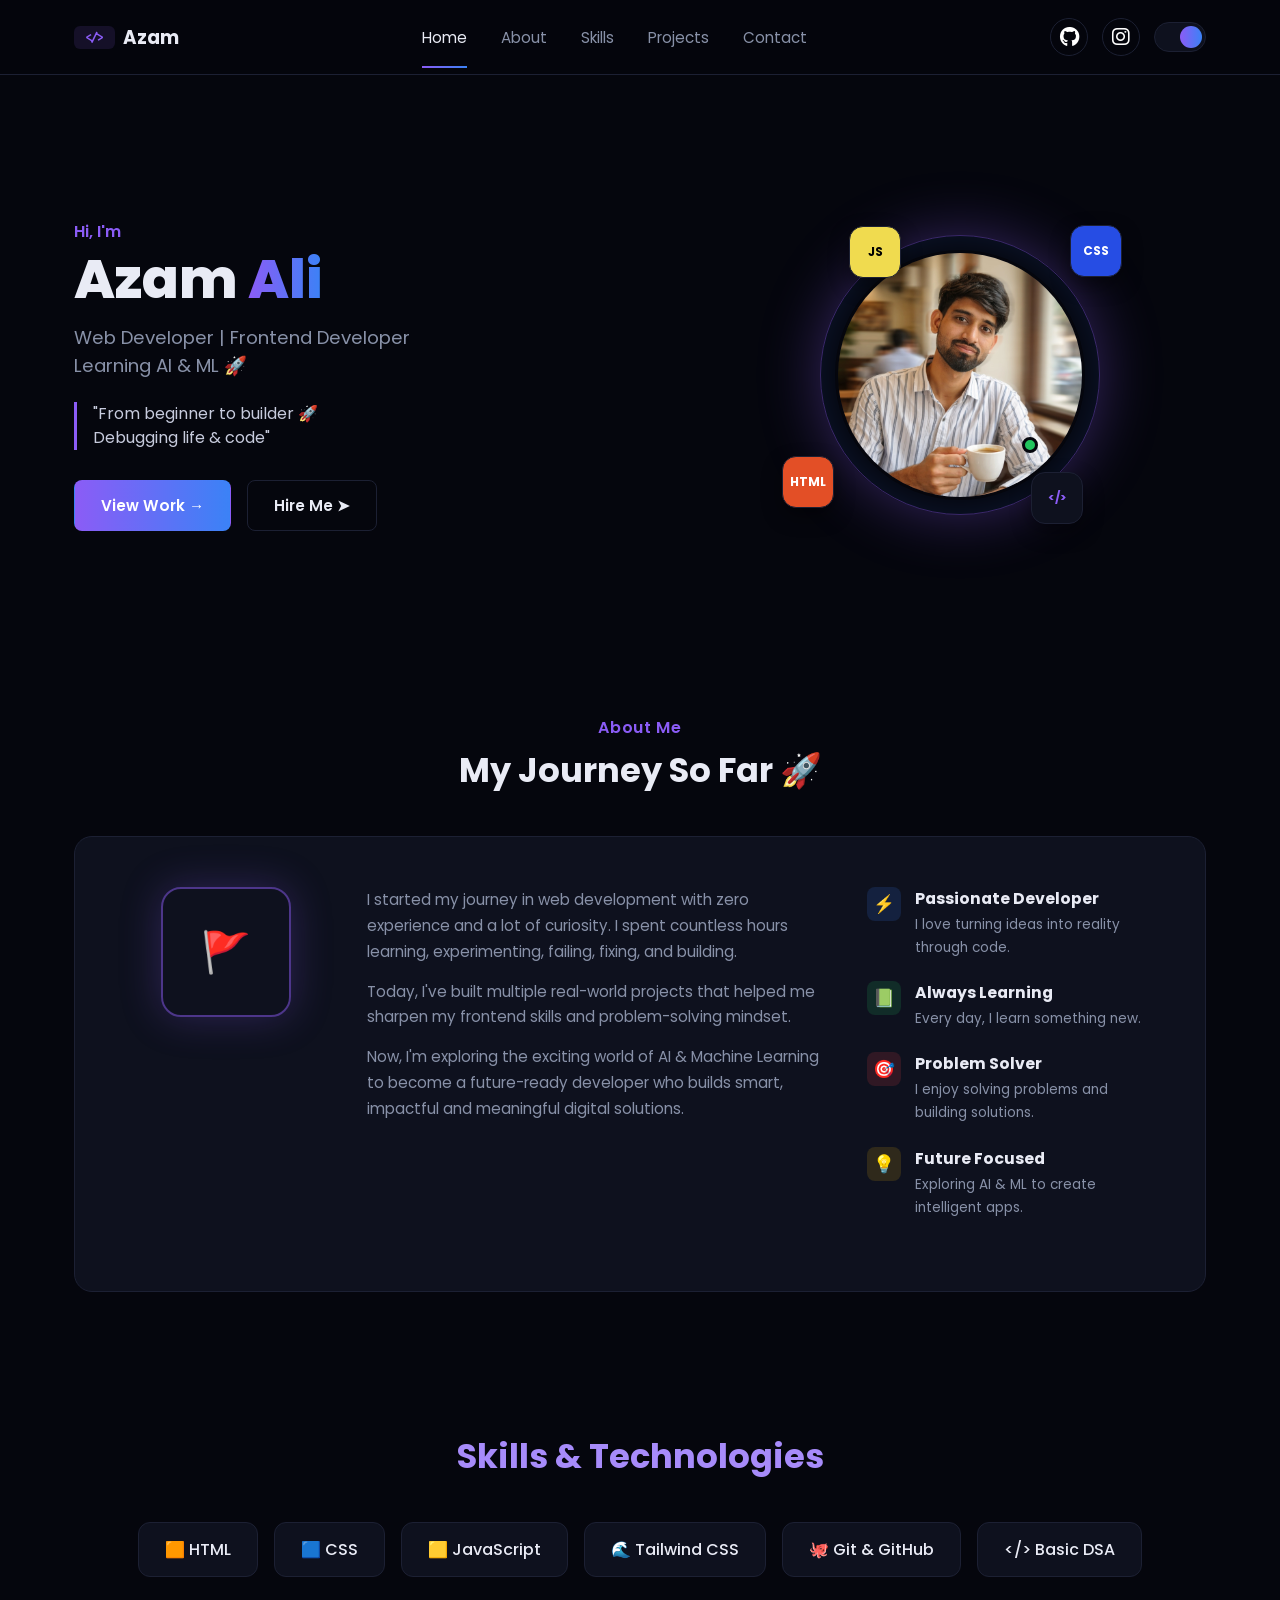
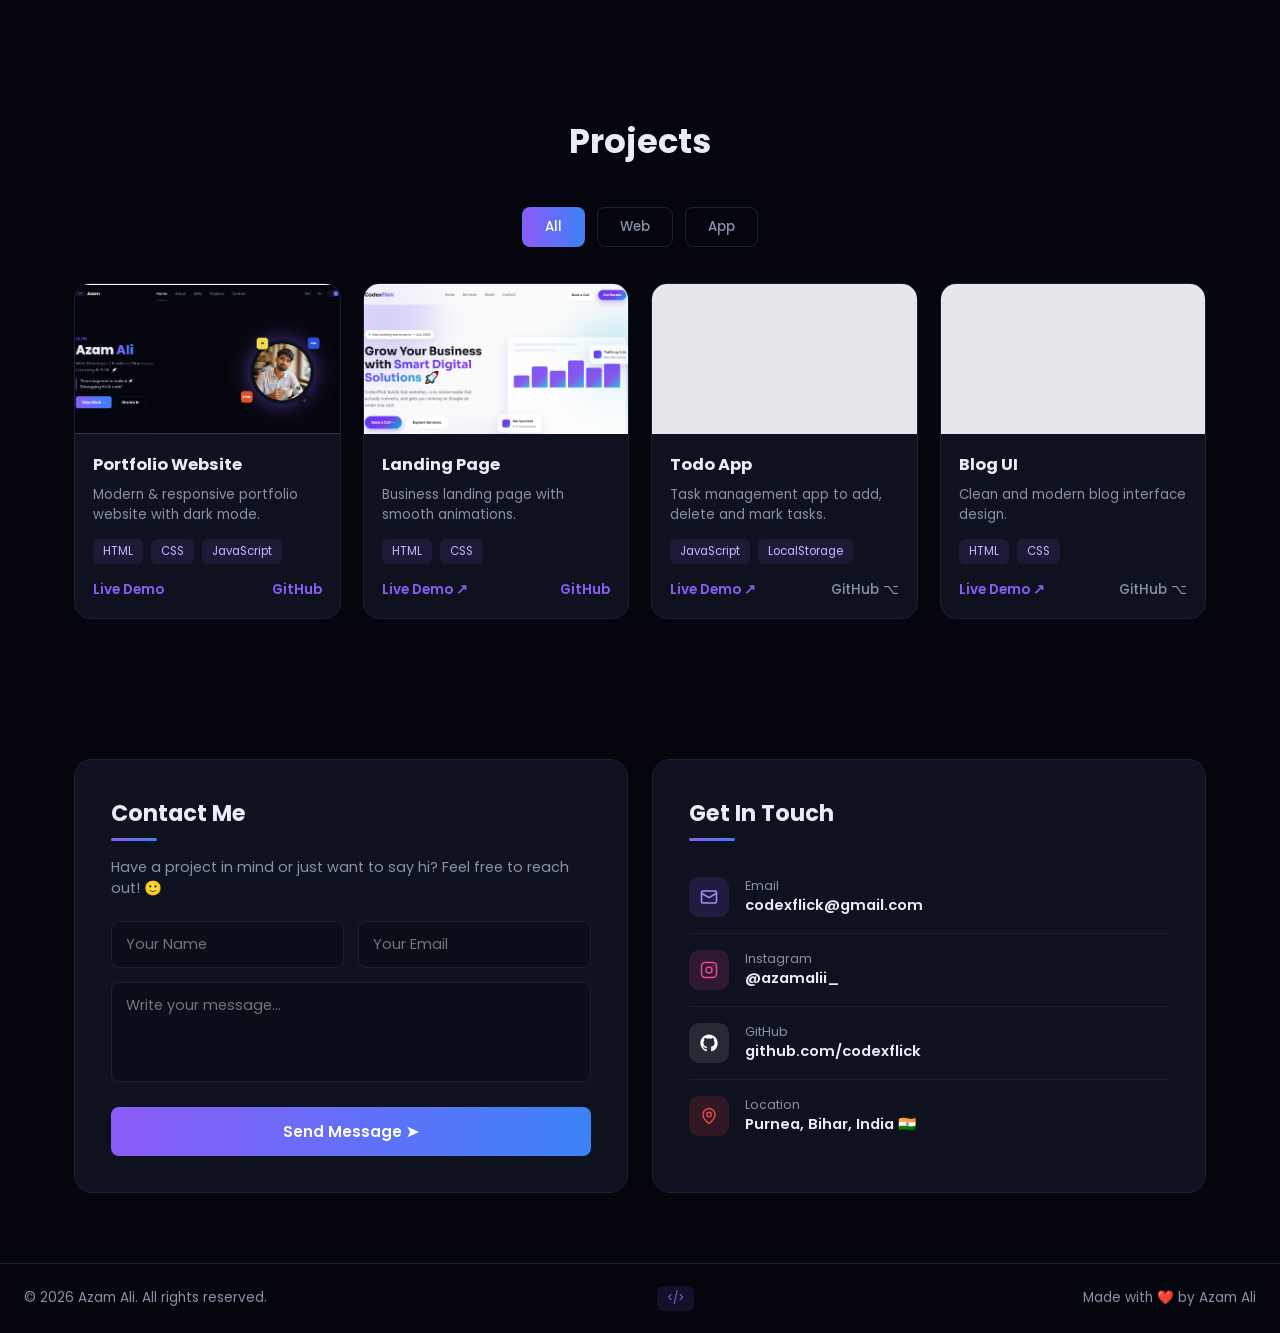
==== index.html @ 8324a2a6 "Update index.html" ====
<!DOCTYPE html>
<html lang="en">
<head>
<meta charset="UTF-8">
<meta name="viewport" content="width=device-width, initial-scale=1.0">
<title>Azam Ali | Web Developer</title>
<link rel="preconnect" href="https://fonts.googleapis.com">
<link href="https://fonts.googleapis.com/css2?family=Poppins:wght@400;500;600;700;800&family=Fira+Code:wght@400;500&display=swap" rel="stylesheet">
<link rel="stylesheet" href="style.css">
<link rel="stylesheet" href="https://cdnjs.cloudflare.com/ajax/libs/font-awesome/6.5.1/css/all.min.css">
</head>
<body>

<header>
  <nav>
    <div class="logo"><span class="tag">&lt;/&gt;</span> Azam</div>
    <ul class="nav-links">
      <li><a href="#home" class="active">Home</a></li>
      <li><a href="#about">About</a></li>
      <li><a href="#skills">Skills</a></li>
      <li><a href="#projects">Projects</a></li>
      <li><a href="#contact">Contact</a></li>
    </ul>
    <div class="nav-icons">
      <a class="icon-btn" href="https://github.com/codexflick" target="_blank">
      <i class="fa-brands fa-github"></i>
      </a>
      <a class="icon-btn" href="https://www.instagram.com/azamalii_" target="_blank">
        <i class="fa-brands fa-instagram"></i>
      </a>
      <div class="theme-toggle"><div class="dot"></div></div>
    </div>
  </nav>
</header>

<section id="home" class="hero">
  <div>
    <span class="hero-hi">Hi, I'm</span>
    <h1>Azam <span>Ali</span></h1>
    <p class="role">Web Developer | Frontend Developer<br>Learning AI &amp; ML 🚀</p>
    <blockquote>"From beginner to builder 🚀<br>Debugging life &amp; code"</blockquote>
    <div class="hero-btns">
      <a href="#projects" class="btn btn-primary">View Work →</a>
      <a href="#contact" class="btn btn-outline">Hire Me ➤</a>
    </div>
  </div>
  <div class="hero-visual">
    <div class="orbit-ring">
      <img class="avatar" src="profile.jpg" alt="Azam Ali">
      <div class="badge js" style="top:-10px;left:10%;">JS</div>
      <div class="badge css" style="top:-4%;right:-8%;">CSS</div>
      <div class="badge html" style="bottom:2%;left:-14%;">HTML</div>
      <div class="badge code" style="bottom:-10px;right:6%;">&lt;/&gt;</div>
      <div class="status-dot"></div>
    </div>
  </div>
</section>

<section id="about">
  <div class="wrap">
    <span class="eyebrow">About Me</span>
    <h2 class="section-title">My Journey So Far 🚀</h2>
    <div class="about-card">
      <div class="about-icon">🚩</div>
      <div>
        <p>I started my journey in web development with zero experience and a lot of curiosity. I spent countless hours learning, experimenting, failing, fixing, and building.</p>
        <p>Today, I've built multiple real-world projects that helped me sharpen my frontend skills and problem-solving mindset.</p>
        <p>Now, I'm exploring the exciting world of AI &amp; Machine Learning to become a future-ready developer who builds smart, impactful and meaningful digital solutions.</p>
      </div>
      <div>
        <div class="trait">
          <div class="ic" style="background:rgba(59,130,246,.15);color:#3b82f6;">⚡</div>
          <div><h4>Passionate Developer</h4><p>I love turning ideas into reality through code.</p></div>
        </div>
        <div class="trait">
          <div class="ic" style="background:rgba(34,197,94,.15);color:#22c55e;">📗</div>
          <div><h4>Always Learning</h4><p>Every day, I learn something new.</p></div>
        </div>
        <div class="trait">
          <div class="ic" style="background:rgba(239,68,68,.15);color:#ef4444;">🎯</div>
          <div><h4>Problem Solver</h4><p>I enjoy solving problems and building solutions.</p></div>
        </div>
        <div class="trait">
          <div class="ic" style="background:rgba(234,179,8,.15);color:#eab308;">💡</div>
          <div><h4>Future Focused</h4><p>Exploring AI &amp; ML to create intelligent apps.</p></div>
        </div>
      </div>
    </div>
  </div>
</section>

<section id="skills">
  <div class="wrap">
    <h2 class="section-title" style="color:#a78bfa;">Skills &amp; Technologies</h2>
    <div class="skills-grid">
      <div class="skill-pill">🟧 HTML</div>
      <div class="skill-pill">🟦 CSS</div>
      <div class="skill-pill">🟨 JavaScript</div>
      <div class="skill-pill">🌊 Tailwind CSS</div>
      <div class="skill-pill">🐙 Git &amp; GitHub</div>
      <div class="skill-pill">&lt;/&gt; Basic DSA</div>
    </div>
  </div>
</section>

<section id="projects">
  <div class="wrap">
    <h2 class="section-title">Projects</h2>
    <div class="filter-row">
      <button class="filter-btn active" data-f="all">All</button>
      <button class="filter-btn" data-f="web">Web</button>
      <button class="filter-btn" data-f="app">App</button>
    </div>
    <div class="projects-grid" id="projGrid">
      <div class="project-card" data-c="web">
      <div class="project-thumb" style="background: url('portfolio.png'); background-size: cover; background-position: center;"></div>
        <div class="project-body">
          <h4>Portfolio Website</h4>
          <p>Modern &amp; responsive portfolio website with dark mode.</p>
          <div class="tags"><span class="tag">HTML</span><span class="tag">CSS</span><span class="tag">JavaScript</span></div>
          <div class="proj-links">
  <a href="https://codexflick.github.io/portfolio/" target="_blank">
    Live Demo
  </a>

  <a href="https://github.com/codexflick/portfolio/" target="_blank">
    GitHub
  </a>
</div>
        </div>
      </div>
      <div class="project-card" data-c="web">
        <div class="project-thumb" style="background: url('landing.png'); background-size: cover; background-position: center;"></div>
        <div class="project-body">
          <h4>Landing Page</h4>
          <p>Business landing page with smooth animations.</p>
          <div class="tags"><span class="tag">HTML</span><span class="tag">CSS</span></div>
          <div class="proj-links">
            <a href="https://codexflick.github.io/portfolio/landing-page" target="_blank">
              Live Demo ↗
             <a href="https://github.com/codexflick/portfolio/tree/main/landing-page" target="_blank">
    GitHub
  </a></div>
        </div>
      </div>
      <div class="project-card" data-c="app">
        <div class="project-thumb" style="background:#e5e7eb;"></div>
        <div class="project-body">
          <h4>Todo App</h4>
          <p>Task management app to add, delete and mark tasks.</p>
          <div class="tags"><span class="tag">JavaScript</span><span class="tag">LocalStorage</span></div>
          <div class="proj-links"><a href="#">Live Demo ↗</a><span>GitHub ⌥</span></div>
        </div>
      </div>
      <div class="project-card" data-c="web">
        <div class="project-thumb" style="background:#e5e7eb;"></div>
        <div class="project-body">
          <h4>Blog UI</h4>
          <p>Clean and modern blog interface design.</p>
          <div class="tags"><span class="tag">HTML</span><span class="tag">CSS</span></div>
          <div class="proj-links"><a href="#">Live Demo ↗</a><span>GitHub ⌥</span></div>
        </div>
      </div>
    </div>
  </div>
</section>

<section id="contact">
  <div class="wrap">
    <div class="contact-grid">
      <div class="contact-card">
        <h3>Contact Me</h3>
        <p>Have a project in mind or just want to say hi? Feel free to reach out! 🙂</p>
        <form action="https://formsubmit.co/codexflick@gmail.com" method="POST">
          <input type="hidden" name="_subject" value="New message from Portfolio Website!">
          <input type="hidden" name="_captcha" value="false">
          <input type="hidden" name="_template" value="table">
          <div class="row2">
            <input type="text" name="name" placeholder="Your Name" required>
            <input type="email" name="email" placeholder="Your Email" required>
          </div>
          <textarea name="message" placeholder="Write your message..." required></textarea>
          <button class="send-btn" type="submit">Send Message ➤</button>
        </form>
      </div>
      <div class="getintouch-card">
        <h3>Get In Touch</h3>
        <div style="margin-top:20px;">
          <div class="info-row">
            <div class="info-ic" style="background:rgba(139,92,246,.15);color:#a78bfa;">
              <svg width="18" height="18" viewBox="0 0 24 24" fill="none" stroke="currentColor" stroke-width="2"><rect x="2" y="4" width="20" height="16" rx="2"/><path d="m22 7-10 6L2 7"/></svg>
            </div>
            <div><div class="lbl">Email</div><div class="val">codexflick@gmail.com</div></div>
          </div>
          <div class="info-row">
            <div class="info-ic" style="background:rgba(236,72,153,.15);color:#ec4899;">
              <svg width="18" height="18" viewBox="0 0 24 24" fill="none" stroke="currentColor" stroke-width="2"><rect x="2" y="2" width="20" height="20" rx="5"/><circle cx="12" cy="12" r="4"/><circle cx="17.5" cy="6.5" r="1" fill="currentColor" stroke="none"/></svg>
            </div>
            <div><div class="lbl">Instagram</div><div class="val">@azamalii_</div></div>
          </div>
          <div class="info-row">
            <div class="info-ic" style="background:rgba(255,255,255,.1);color:#fff;">
              <svg width="18" height="18" viewBox="0 0 24 24" fill="currentColor"><path d="M12 .5C5.65.5.5 5.65.5 12c0 5.08 3.29 9.39 7.86 10.91.58.11.79-.25.79-.56 0-.28-.01-1.01-.02-1.98-3.2.7-3.88-1.54-3.88-1.54-.52-1.33-1.28-1.68-1.28-1.68-1.05-.72.08-.71.08-.71 1.16.08 1.77 1.19 1.77 1.19 1.03 1.77 2.7 1.26 3.36.96.1-.75.4-1.26.73-1.55-2.56-.29-5.25-1.28-5.25-5.7 0-1.26.45-2.29 1.19-3.1-.12-.29-.52-1.46.11-3.05 0 0 .97-.31 3.18 1.18a11 11 0 0 1 5.8 0c2.21-1.49 3.18-1.18 3.18-1.18.63 1.59.23 2.76.11 3.05.74.81 1.19 1.84 1.19 3.1 0 4.43-2.7 5.4-5.27 5.69.42.36.78 1.07.78 2.15 0 1.55-.01 2.8-.01 3.18 0 .31.21.68.8.56A10.52 10.52 0 0 0 23.5 12c0-6.35-5.15-11.5-11.5-11.5Z"/></svg>
            </div>
            <div><div class="lbl">GitHub</div><div class="val">github.com/codexflick</div></div>
          </div>
          <div class="info-row">
            <div class="info-ic" style="background:rgba(239,68,68,.15);color:#ef4444;">
              <svg width="18" height="18" viewBox="0 0 24 24" fill="none" stroke="currentColor" stroke-width="2"><path d="M20 10c0 6-8 12-8 12s-8-6-8-12a8 8 0 0 1 16 0Z"/><circle cx="12" cy="10" r="3"/></svg>
            </div>
            <div><div class="lbl">Location</div><div class="val">Purnea, Bihar, India 🇮🇳</div></div>
          </div>
        </div>
      </div>
    </div>
  </div>
</section>

<footer>
  <span>© 2026 Azam Ali. All rights reserved.</span>
  <span class="tag" style="color:var(--purple);">&lt;/&gt;</span>
  <span>Made with ❤️ by Azam Ali</span>
</footer>

<script src="script.js"></script>
</body>
</html>
---- style.css ----
:root{
  --bg:#05060d;
  --bg-soft:#0b0d18;
  --card:#0e111e;
  --border:#1c2033;
  --text:#e9ebf5;
  --muted:#8891a8;
  --purple:#8b5cf6;
  --blue:#3b82f6;
  --grad: linear-gradient(90deg,#8b5cf6,#3b82f6);
}
*{margin:0;padding:0;box-sizing:border-box;}
html{scroll-behavior:smooth;}
body{
  background:var(--bg);
  color:var(--text);
  font-family:'Poppins',sans-serif;
  overflow-x:hidden;
}
a{text-decoration:none;color:inherit;}
ul{list-style:none;}
.wrap{max-width:1180px;margin:0 auto;padding:0 24px;}
.eyebrow{
  color:var(--purple);
  font-weight:600;
  letter-spacing:.04em;
  text-align:center;
  display:block;
  margin-bottom:6px;
}

/* NAV */
header{
  position:sticky;top:0;z-index:50;
  background:rgba(5,6,13,.75);
  backdrop-filter:blur(10px);
  border-bottom:1px solid var(--border);
}
nav{display:flex;align-items:center;justify-content:space-between;padding:18px 24px;max-width:1180px;margin:0 auto;}
.logo{display:flex;align-items:center;gap:8px;font-weight:700;font-size:1.15rem;}
.logo .tag{color:var(--purple);font-family:'Fira Code',monospace;}
.nav-links{display:flex;gap:34px;font-size:.95rem;color:var(--muted);}
.nav-links a{position:relative;transition:color .2s;}
.nav-links a.active,.nav-links a:hover{color:var(--text);}
.nav-links a.active::after{
  content:"";position:absolute;left:0;right:0;bottom:-20px;height:2px;background:var(--grad);
}
.nav-icons{display:flex;align-items:center;gap:14px;}
.icon-btn{
  width:38px;height:38px;border-radius:50%;border:1px solid var(--border);
  display:flex;align-items:center;justify-content:center;color:var(--muted);
  transition:.2s;
}
.icon-btn:hover{border-color:white;color:var(--text);}
.theme-toggle{
  width:52px;height:30px;border-radius:20px;background:var(--card);border:1px solid var(--border);
  display:flex;align-items:center;padding:3px;cursor:pointer;
}
.theme-toggle .dot{width:22px;height:22px;border-radius:50%;background:var(--grad);margin-left:auto;}

/* HERO */
.hero{
  padding:90px 24px 60px;
  display:grid;grid-template-columns:1.1fr .9fr;gap:40px;
  align-items:center;max-width:1180px;margin:0 auto;
  position:relative;
}
.hero-hi{color:var(--purple);font-weight:600;margin-bottom:6px;display:block;}
.hero h1{font-size:3.4rem;font-weight:800;line-height:1.1;margin-bottom:14px;}
.hero h1 span{background:var(--grad);-webkit-background-clip:text;background-clip:text;color:transparent;}
.hero .role{color:var(--muted);font-size:1.15rem;margin-bottom:22px;line-height:1.5;}
blockquote{
  border-left:3px solid var(--purple);
  padding-left:16px;color:#c7cbdd;font-style:normal;margin-bottom:30px;line-height:1.5;
}
.hero-btns{display:flex;gap:16px;}
.btn{
  padding:13px 26px;border-radius:8px;font-weight:600;display:inline-flex;align-items:center;gap:8px;
  transition:.2s;cursor:pointer;border:1px solid transparent;font-size:.95rem;
}
.btn-primary{background:var(--grad);color:#fff;}
.btn-primary:hover{filter:brightness(1.1);}
.btn-outline{border-color:var(--border);color:var(--text);}
.btn-outline:hover{border-color:var(--purple);}

.hero-visual{position:relative;display:flex;justify-content:center;align-items:center;height:420px;}
.orbit-ring{
  width:280px;height:280px;border-radius:50%;
  border:1px solid rgba(139,92,246,.4);
  box-shadow:0 0 60px rgba(139,92,246,.35), inset 0 0 40px rgba(59,130,246,.15);
  display:flex;align-items:center;justify-content:center;position:relative;
  animation:pulse 5s ease-in-out infinite;
}
@keyframes pulse{0%,100%{box-shadow:0 0 60px rgba(139,92,246,.35), inset 0 0 40px rgba(59,130,246,.15);}50%{box-shadow:0 0 90px rgba(139,92,246,.55), inset 0 0 50px rgba(59,130,246,.25);}}
.avatar{width:250px;height:250px;border-radius:50%;object-fit:cover;border:3px solid var(--bg);}
.badge{
  position:absolute;width:52px;height:52px;border-radius:14px;background:var(--card);
  border:1px solid var(--border);display:flex;align-items:center;justify-content:center;
  font-weight:700;font-size:.75rem;box-shadow:0 8px 20px rgba(0,0,0,.4);
}
.badge.js{top:0;left:20%;background:#f0db4f;color:#000;}
.badge.css{top:5%;right:5%;background:#264de4;color:#fff;}
.badge.html{bottom:15%;left:0;background:#e34f26;color:#fff;}
.badge.code{bottom:0;right:15%;color:var(--purple);}
.status-dot{position:absolute;bottom:22%;right:22%;width:16px;height:16px;background:#22c55e;border-radius:50%;border:3px solid var(--bg);}
.star{position:absolute;width:3px;height:3px;background:#fff;border-radius:50%;opacity:.6;}

section{padding:70px 0;}
.section-title{text-align:center;font-size:2.1rem;font-weight:700;margin-bottom:40px;}

/* ABOUT */
.about-card{
  background:var(--card);border:1px solid var(--border);border-radius:18px;
  padding:50px;display:grid;grid-template-columns:.7fr 1.6fr 1fr;gap:40px;align-items:start;
}
.about-icon{
  width:130px;height:130px;border:2px solid rgba(139,92,246,.5);border-radius:20px;
  display:flex;align-items:center;justify-content:center;margin:0 auto;
  box-shadow:0 0 40px rgba(139,92,246,.25);color:var(--purple);font-size:2.5rem;
}
.about-card h3{font-size:1.6rem;margin-bottom:16px;}
.about-card p{color:var(--muted);line-height:1.7;margin-bottom:14px;font-size:.95rem;}
.trait{display:flex;gap:14px;margin-bottom:22px;}
.trait .ic{width:34px;height:34px;flex:none;display:flex;align-items:center;justify-content:center;border-radius:8px;font-size:1.1rem;}
.trait h4{font-size:.98rem;margin-bottom:3px;}
.trait p{color:var(--muted);font-size:.85rem;margin:0;}

/* SKILLS */
.skills-grid{display:flex;flex-wrap:wrap;justify-content:center;gap:16px;}
.skill-pill{
  display:flex;align-items:center;gap:10px;padding:14px 26px;border-radius:12px;
  background:var(--card);border:1px solid var(--border);font-weight:500;transition:.2s;
}
.skill-pill:hover{border-color:var(--purple);transform:translateY(-3px);}

/* PROJECTS */
.filter-row{display:flex;justify-content:center;gap:12px;margin-bottom:36px;}
.filter-btn{padding:9px 22px;border-radius:8px;border:1px solid var(--border);color:var(--muted);font-weight:500;cursor:pointer;background:transparent;font-family:inherit;}
.filter-btn.active{background:var(--grad);color:#fff;border-color:transparent;}
.projects-grid{display:grid;grid-template-columns:repeat(4,1fr);gap:22px;}
.project-card{background:var(--card);border:1px solid var(--border);border-radius:16px;overflow:hidden;transition:.25s;}
.project-card:hover{transform:translateY(-6px);border-color:var(--purple);}
.project-thumb{height:150px;position:relative;background-size:cover;background-position:center;}
.project-body{padding:18px;}
.project-body h4{margin-bottom:8px;font-size:1.02rem;}
.project-body p{color:var(--muted);font-size:.83rem;line-height:1.5;margin-bottom:14px;min-height:40px;}
.tags{display:flex;gap:8px;flex-wrap:wrap;margin-bottom:16px;}
.tag{font-size:.72rem;padding:4px 10px;border-radius:6px;background:rgba(139,92,246,.12);color:#c4b5fd;}
.proj-links{display:flex;justify-content:space-between;font-size:.85rem;font-weight:600;}
.proj-links a{color:var(--purple);}
.proj-links span{color:var(--muted);font-weight:500;}

/* CONTACT */
.contact-grid{display:grid;grid-template-columns:1fr 1fr;gap:24px;}
.contact-card,.getintouch-card{background:var(--card);border:1px solid var(--border);border-radius:18px;padding:36px;}
.contact-card h3,.getintouch-card h3{font-size:1.4rem;margin-bottom:8px;}
.contact-card h3::after,.getintouch-card h3::after{content:"";display:block;width:46px;height:3px;background:var(--grad);margin-top:8px;border-radius:2px;}
.contact-card p{color:var(--muted);margin:16px 0 22px;font-size:.9rem;}
.row2{display:flex;gap:14px;margin-bottom:14px;}
input,textarea{
  width:100%;background:var(--bg-soft);border:1px solid var(--border);border-radius:8px;
  padding:12px 14px;color:var(--text);font-family:inherit;font-size:.9rem;
}
textarea{resize:none;height:100px;margin-bottom:18px;}
.send-btn{width:100%;padding:13px;border:none;border-radius:8px;background:var(--grad);color:#fff;font-weight:600;cursor:pointer;font-family:inherit;font-size:.95rem;}
.info-row{display:flex;align-items:center;gap:16px;padding:16px 0;border-bottom:1px solid var(--border);}
.info-row:last-child{border-bottom:none;}
.info-ic{width:40px;height:40px;border-radius:10px;display:flex;align-items:center;justify-content:center;flex:none;font-size:1.1rem;}
.info-row .lbl{color:var(--muted);font-size:.78rem;}
.info-row .val{font-weight:600;font-size:.92rem;}

footer{border-top:1px solid var(--border);padding:22px 24px;display:flex;justify-content:space-between;align-items:center;color:var(--muted);font-size:.85rem;}

@media(max-width:900px){
  .hero{grid-template-columns:1fr;}
  .nav-links{display:none;}
  .about-card{grid-template-columns:1fr;text-align:center;}
  .trait{text-align:left;}
  .projects-grid{grid-template-columns:1fr 1fr;}
  .contact-grid{grid-template-columns:1fr;}
  .hero h1{font-size:2.4rem;}
}
@media(max-width:560px){
  .projects-grid{grid-template-columns:1fr;}
  .row2{flex-direction:column;}
}


.icon-btn i {
  color: white;
  font-size: 20px;
}
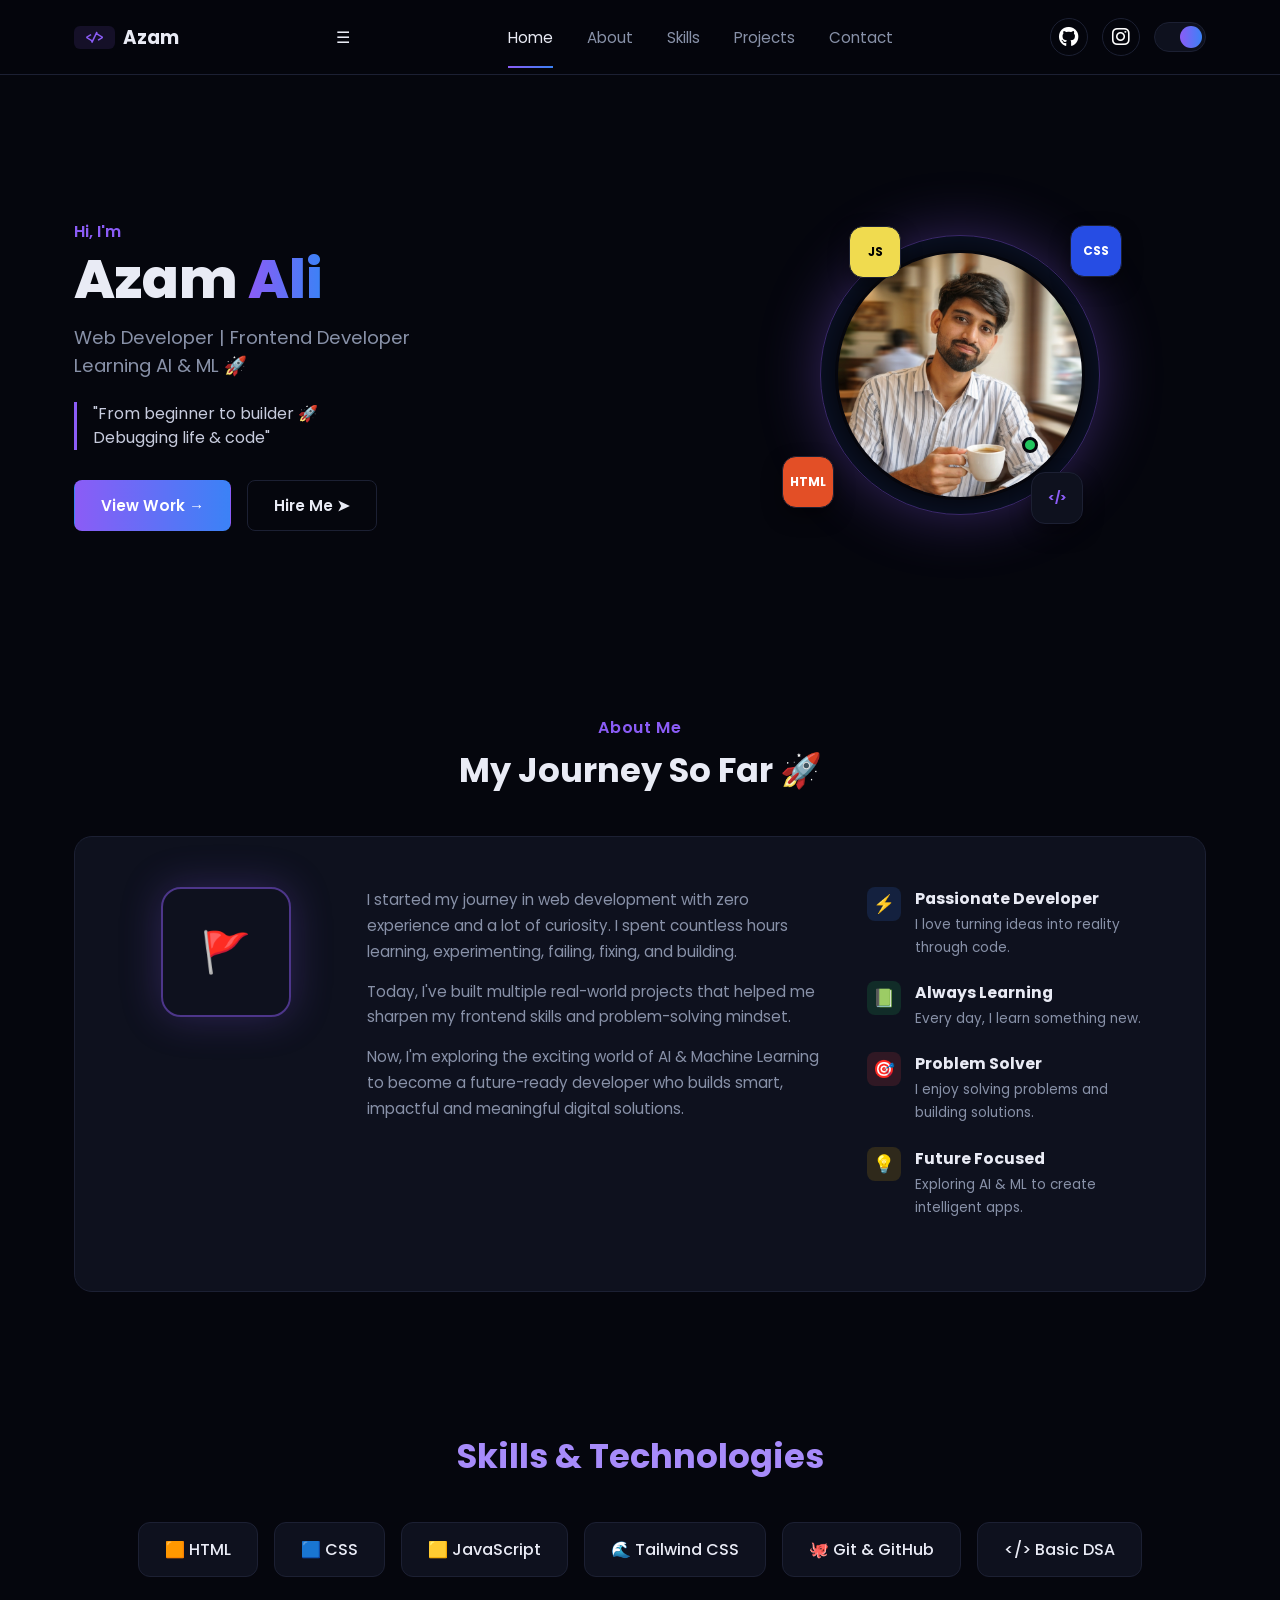
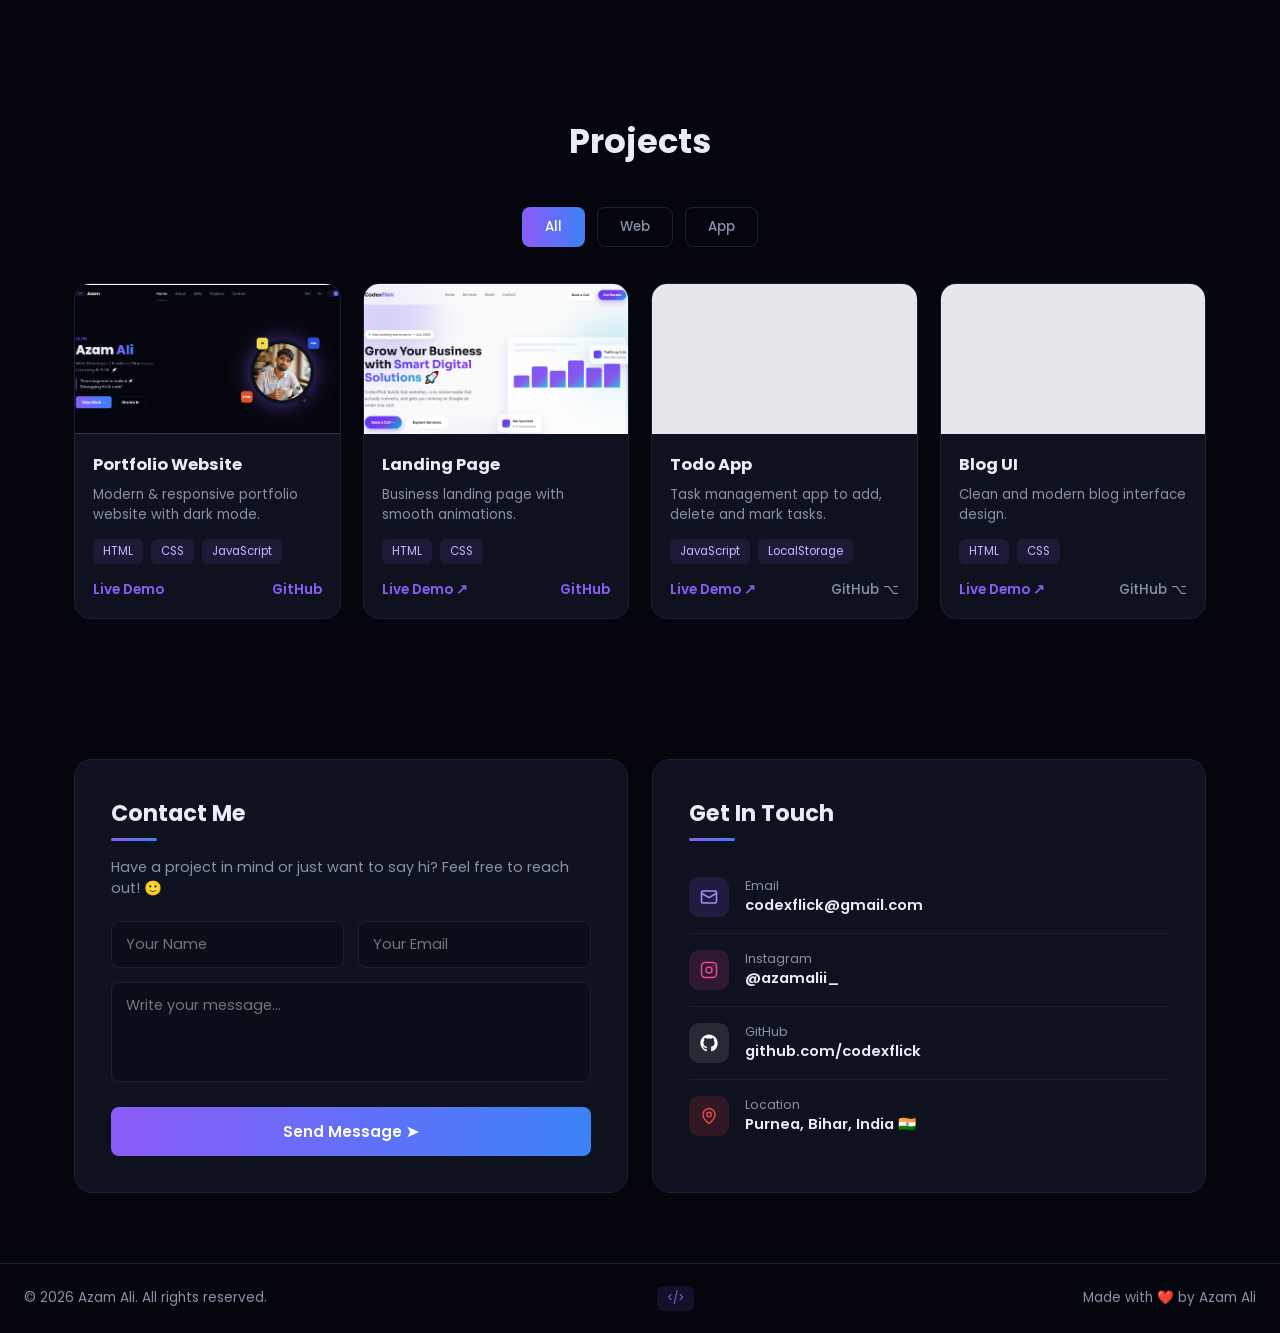
==== commit 626c2b03: "Implement mobile menu toggle in index.html Added mobile navigation toggle functionality." ====
--- a/index.html
+++ b/index.html
@@ -14,7 +14,10 @@
 <header>
   <nav>
     <div class="logo"><span class="tag">&lt;/&gt;</span> Azam</div>
-    <ul class="nav-links">
+    <!-- mobile icon -->
+    <div class="menu-toggle" id="menu-toggle">☰</div>
+    
+    <ul class="nav-links" id="nav-links">
       <li><a href="#home" class="active">Home</a></li>
       <li><a href="#about">About</a></li>
       <li><a href="#skills">Skills</a></li>
@@ -215,7 +218,6 @@
     </div>
   </div>
 </section>
-
 <footer>
   <span>© 2026 Azam Ali. All rights reserved.</span>
   <span class="tag" style="color:var(--purple);">&lt;/&gt;</span>
@@ -223,5 +225,15 @@
 </footer>
 
 <script src="script.js"></script>
+
+         <!-- upgrade-->
+        <script>
+const toggle = document.getElementById("menu-toggle");
+const navLinks = document.getElementById("nav-links");
+
+toggle.addEventListener("click", () => {
+  navLinks.classList.toggle("active");
+});
+</script>
 </body>
 </html>
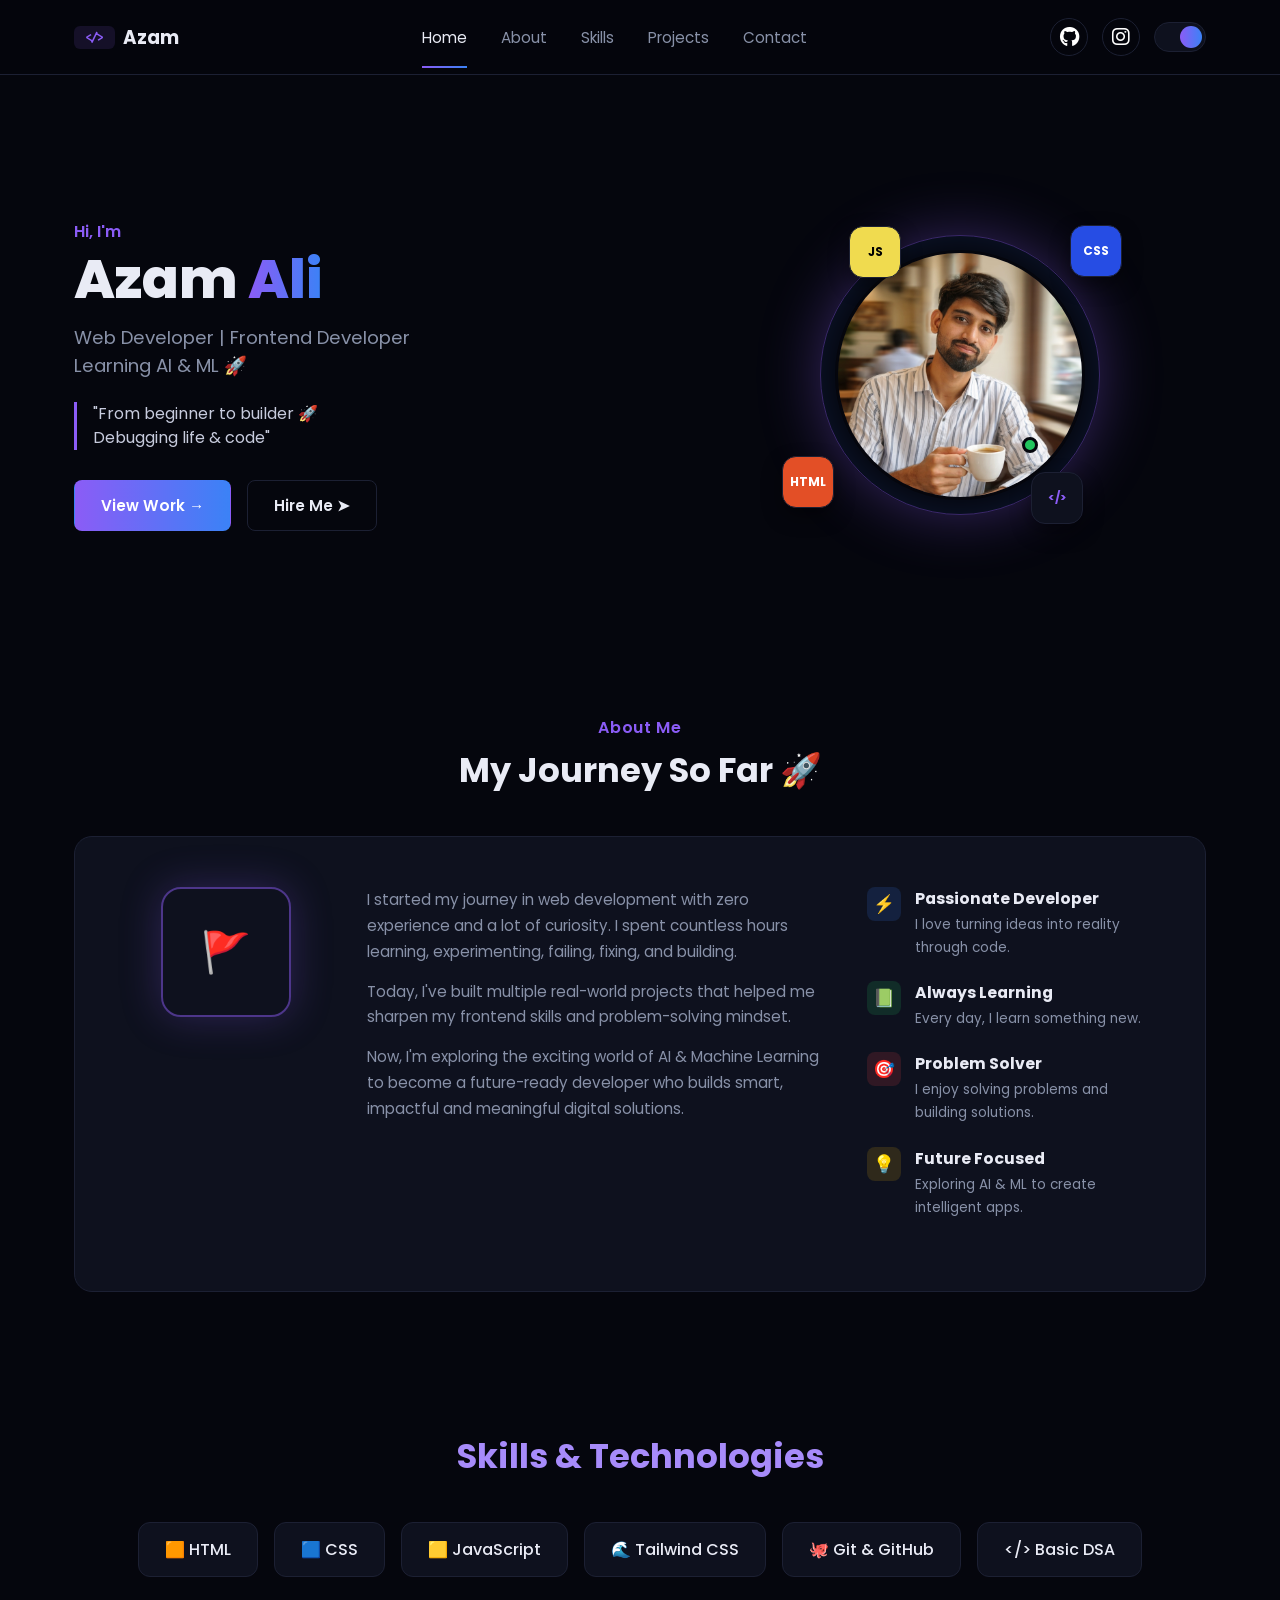
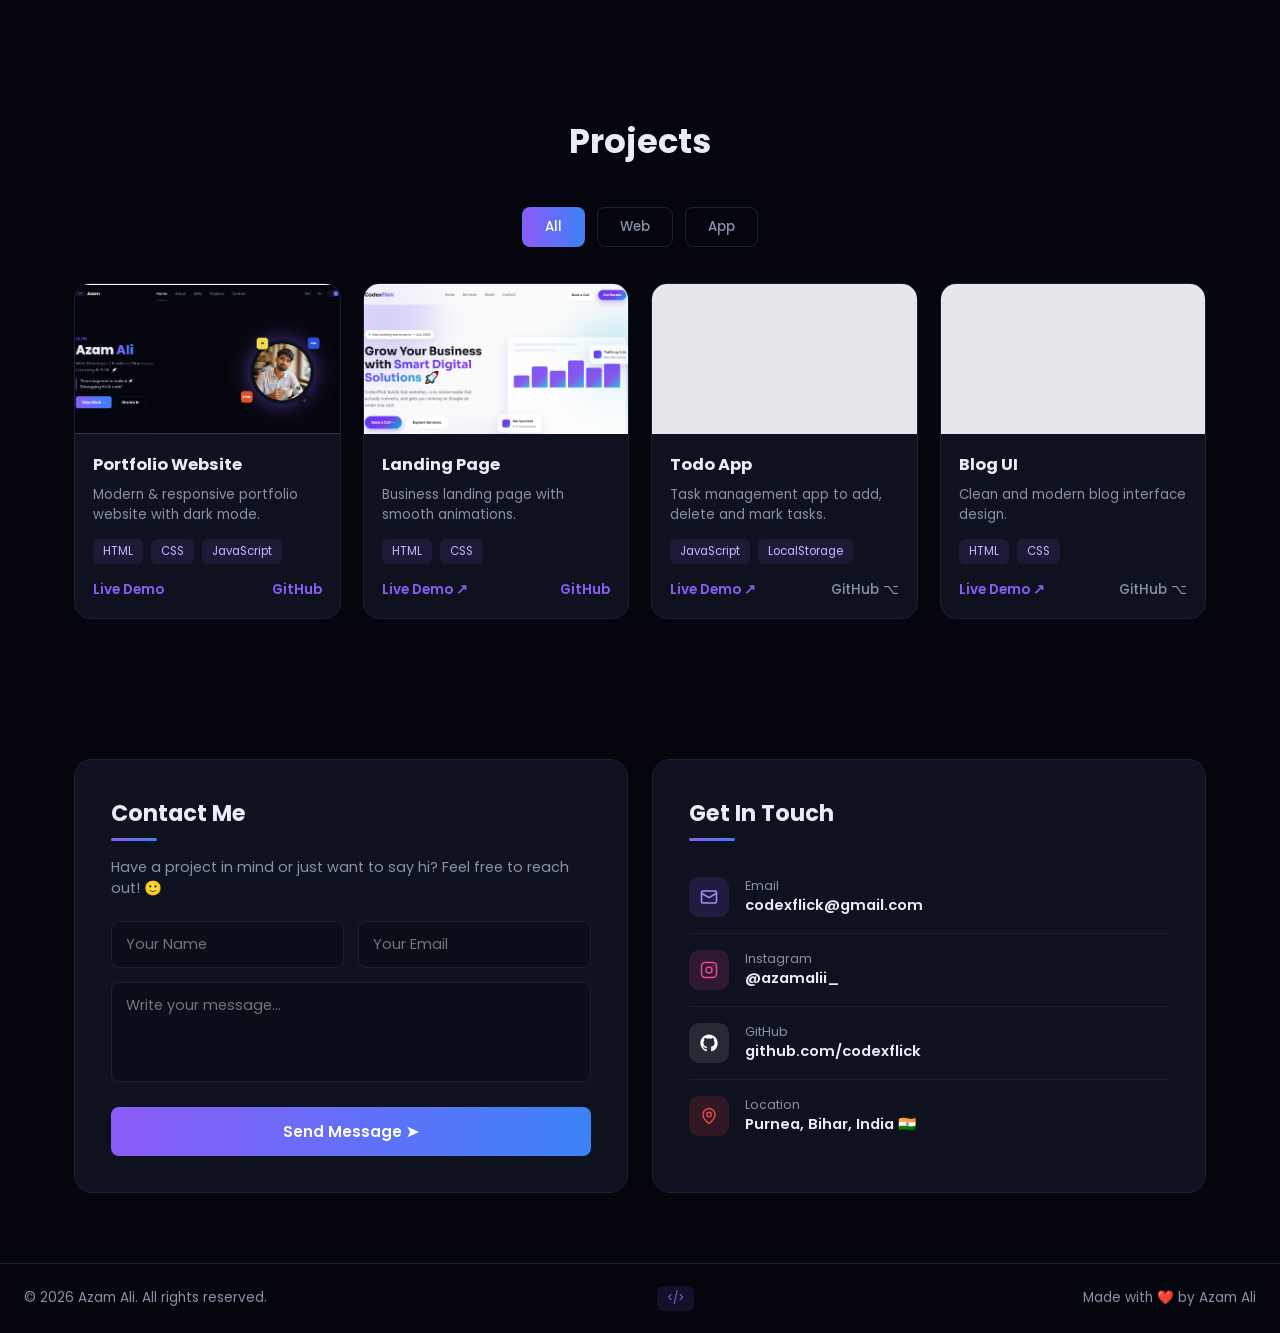
==== commit fe2ecca7: "Fix HTML encoding issues in index.html" ====
--- a/index.html
+++ b/index.html
@@ -15,7 +15,6 @@
   <nav>
     <div class="logo"><span class="tag">&lt;/&gt;</span> Azam</div>
     <!-- mobile icon -->
-    <div class="menu-toggle" id="menu-toggle">☰</div>
     
     <ul class="nav-links" id="nav-links">
       <li><a href="#home" class="active">Home</a></li>
@@ -24,6 +23,7 @@
       <li><a href="#projects">Projects</a></li>
       <li><a href="#contact">Contact</a></li>
     </ul>
+    
     <div class="nav-icons">
       <a class="icon-btn" href="https://github.com/codexflick" target="_blank">
       <i class="fa-brands fa-github"></i>
@@ -32,6 +32,7 @@
         <i class="fa-brands fa-instagram"></i>
       </a>
       <div class="theme-toggle"><div class="dot"></div></div>
+      <div class="menu-toggle" id="menu-toggle">☰</div>
     </div>
   </nav>
 </header>
--- a/style.css
+++ b/style.css
@@ -190,3 +190,63 @@
   color: white;
   font-size: 20px;
 }
+
+/* Default (Laptop) */
+.menu-toggle {
+  display: none;
+}
+
+/* Mobile view */
+@media (max-width: 768px) {
+  .menu-toggle {
+    display: block;
+    font-size: 24px;
+    cursor: pointer;
+  }
+
+  .nav-links {
+    position: absolute;
+    top: 70px;
+    right: 0;
+    background: #111;
+    width: 200px;
+    flex-direction: column;
+    display: none;
+    padding: 20px;
+  }
+
+  .nav-links.active {
+    display: flex;
+  }
+}
+
+.hero-image {
+  pointer-events: none;
+}
+
+.hero-content {
+  position: relative;
+  z-index: 2;
+}
+
+.hero-buttons a {
+  position: relative;
+  z-index: 10; 
+}
+
+.menu-toggle {
+  width: auto;
+  height: auto;
+  z-index: 20;
+}
+
+.navbar {
+  display: flex;
+  justify-content: space-between;
+  align-items: center; 
+}
+
+.menu-icon {
+  margin-left: auto;
+  cursor: pointer;
+}
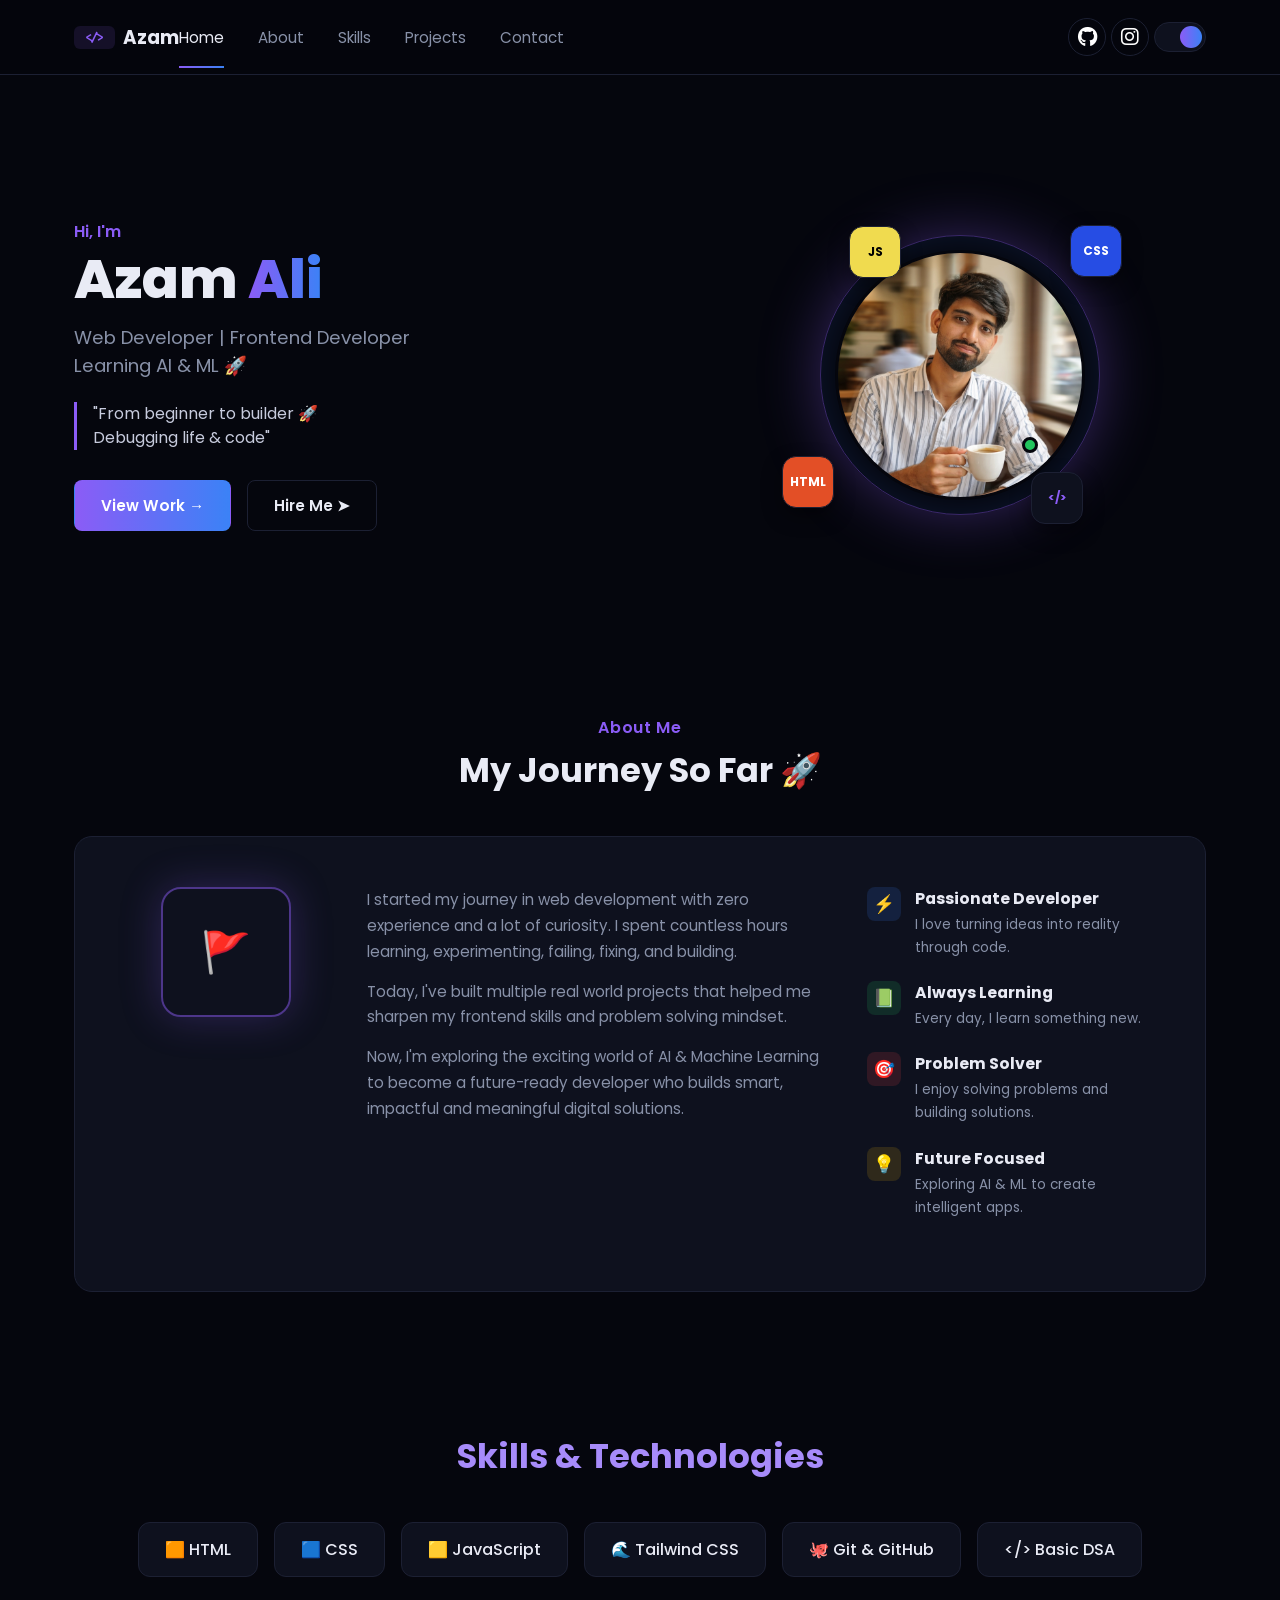
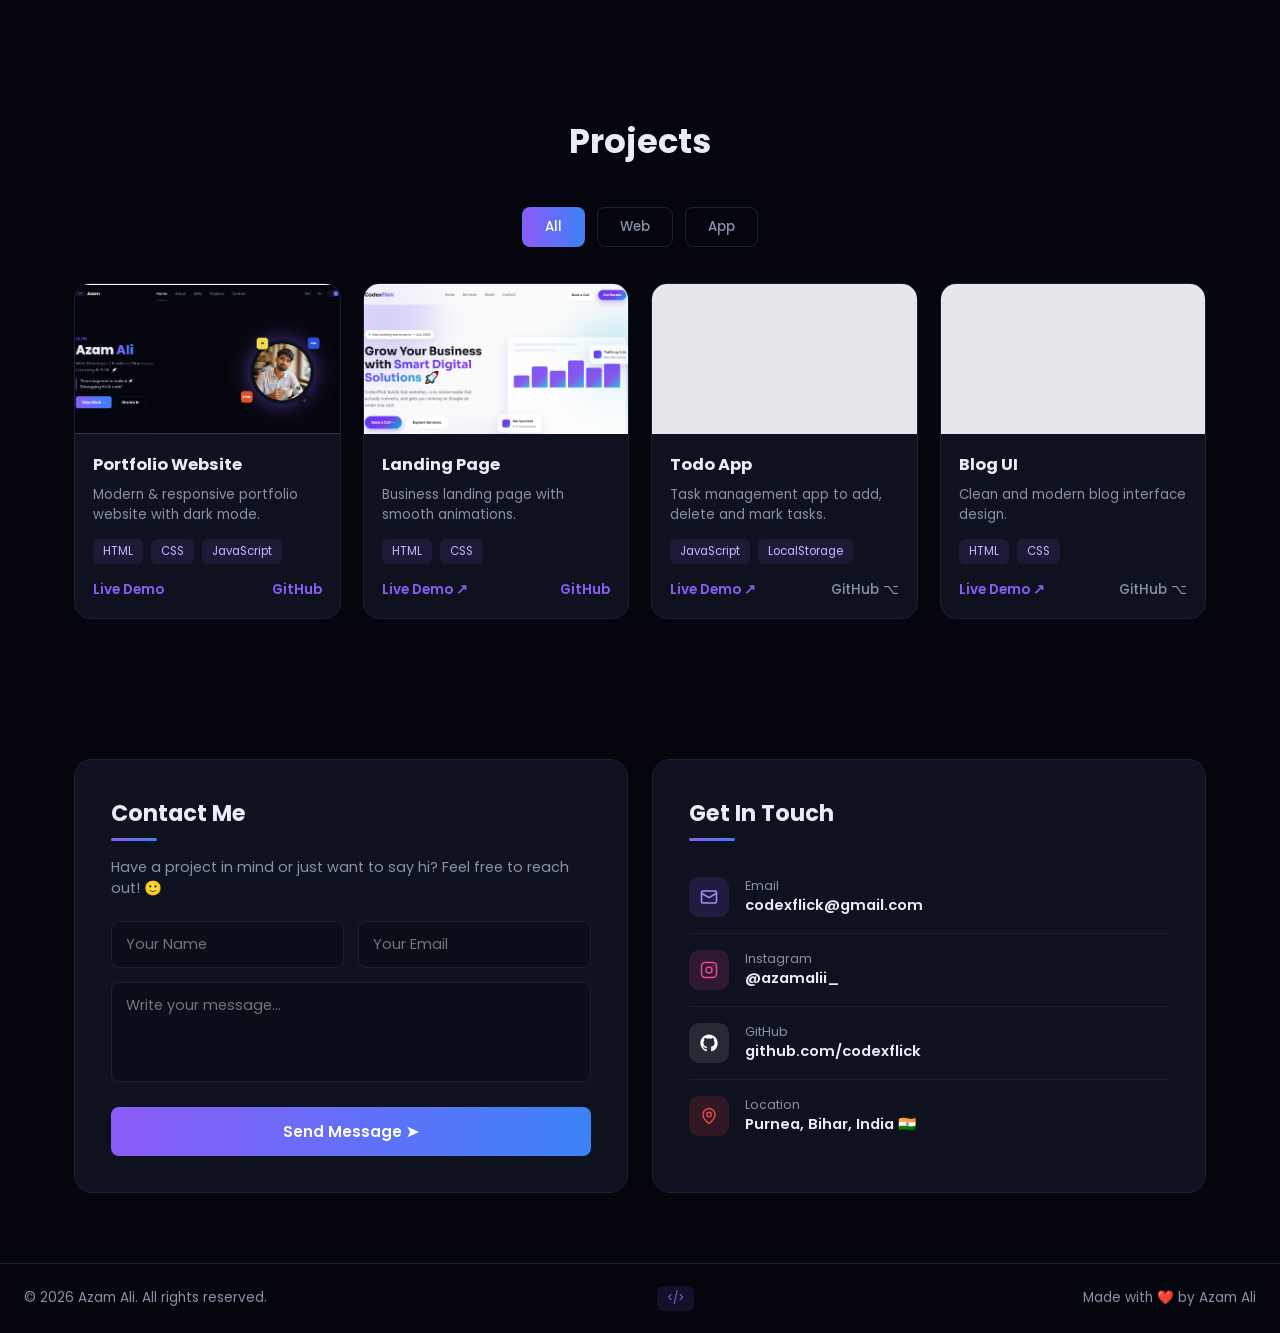
==== commit a95803d0: "Fix HTML encoding issues in index.html" ====
--- a/index.html
+++ b/index.html
@@ -68,7 +68,7 @@
       <div class="about-icon">🚩</div>
       <div>
         <p>I started my journey in web development with zero experience and a lot of curiosity. I spent countless hours learning, experimenting, failing, fixing, and building.</p>
-        <p>Today, I've built multiple real-world projects that helped me sharpen my frontend skills and problem-solving mindset.</p>
+        <p>Today, I've built multiple real world projects that helped me sharpen my frontend skills and problem solving mindset.</p>
         <p>Now, I'm exploring the exciting world of AI &amp; Machine Learning to become a future-ready developer who builds smart, impactful and meaningful digital solutions.</p>
       </div>
       <div>
--- a/style.css
+++ b/style.css
@@ -240,13 +240,26 @@
   z-index: 20;
 }
 
-.navbar {
+nav {
   display: flex;
+  align-items: center;
   justify-content: space-between;
-  align-items: center; 
-}
-
-.menu-icon {
+}
+
+.nav-icons {
+  display: flex;
+  align-items: center;
+  gap: 5px;
   margin-left: auto;
-  cursor: pointer;
-}
+}
+
+/* LIGHT MODE FIX */
+
+body.light-mode {
+  --bg: #ffffff;
+  --bg-soft: #f5f5f5;
+  --card: #ffffff;
+  --border: #e5e7eb;
+  --text: #111827;
+  --muted: #6b7280;
+}
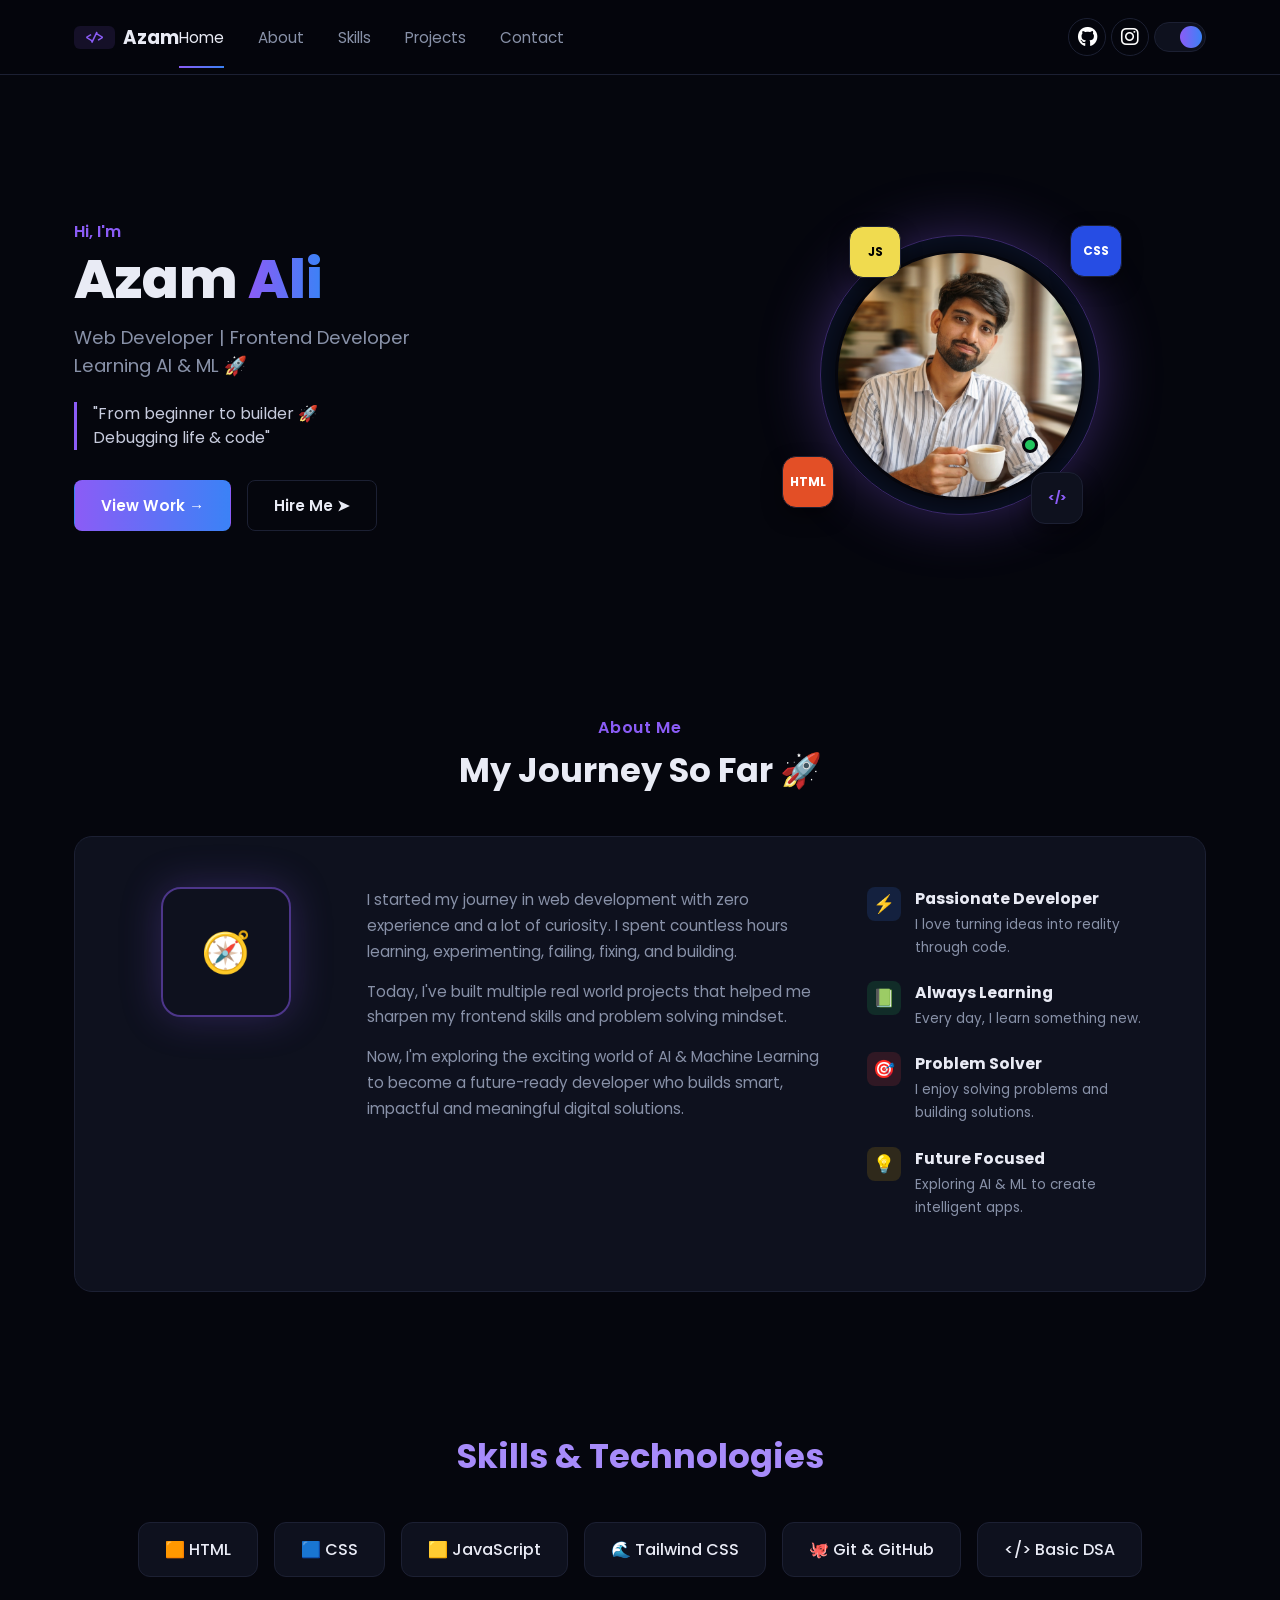
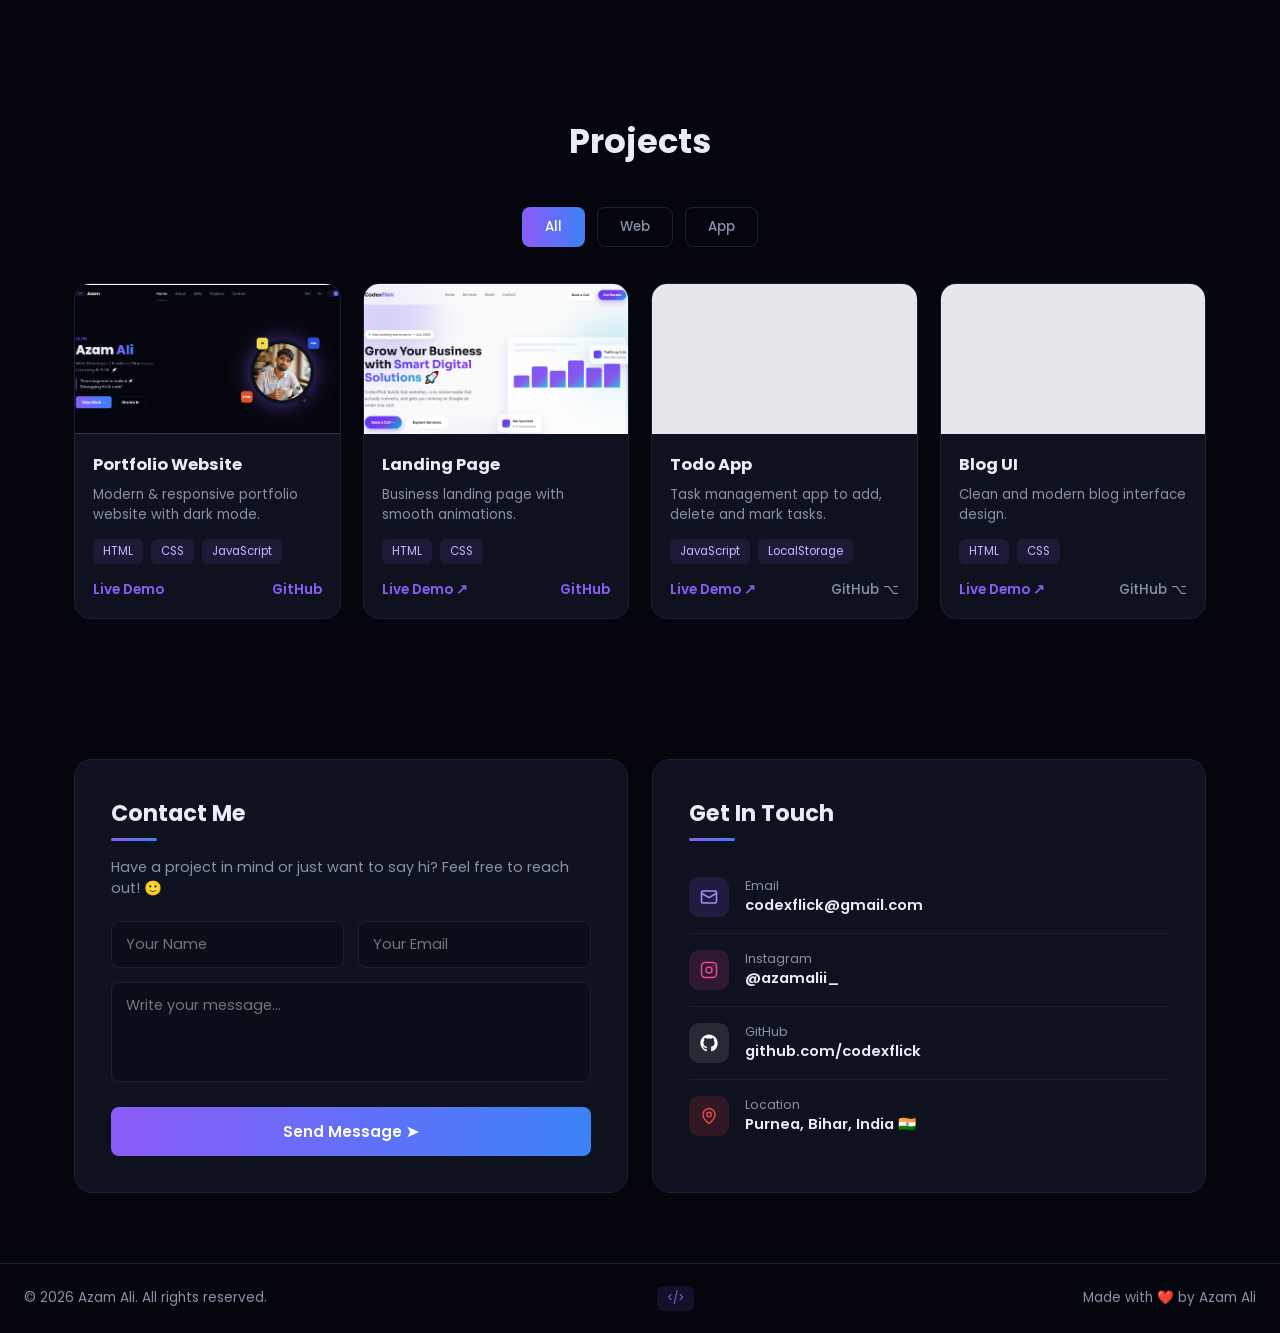
==== commit 9a8f747f: "Revise portfolio HTML structure and content Updated the HTML structure and content of the portfolio " ====
--- a/index.html
+++ b/index.html
@@ -65,7 +65,7 @@
     <span class="eyebrow">About Me</span>
     <h2 class="section-title">My Journey So Far 🚀</h2>
     <div class="about-card">
-      <div class="about-icon">🚩</div>
+      <div class="about-icon compass">🧭</div>
       <div>
         <p>I started my journey in web development with zero experience and a lot of curiosity. I spent countless hours learning, experimenting, failing, fixing, and building.</p>
         <p>Today, I've built multiple real world projects that helped me sharpen my frontend skills and problem solving mindset.</p>
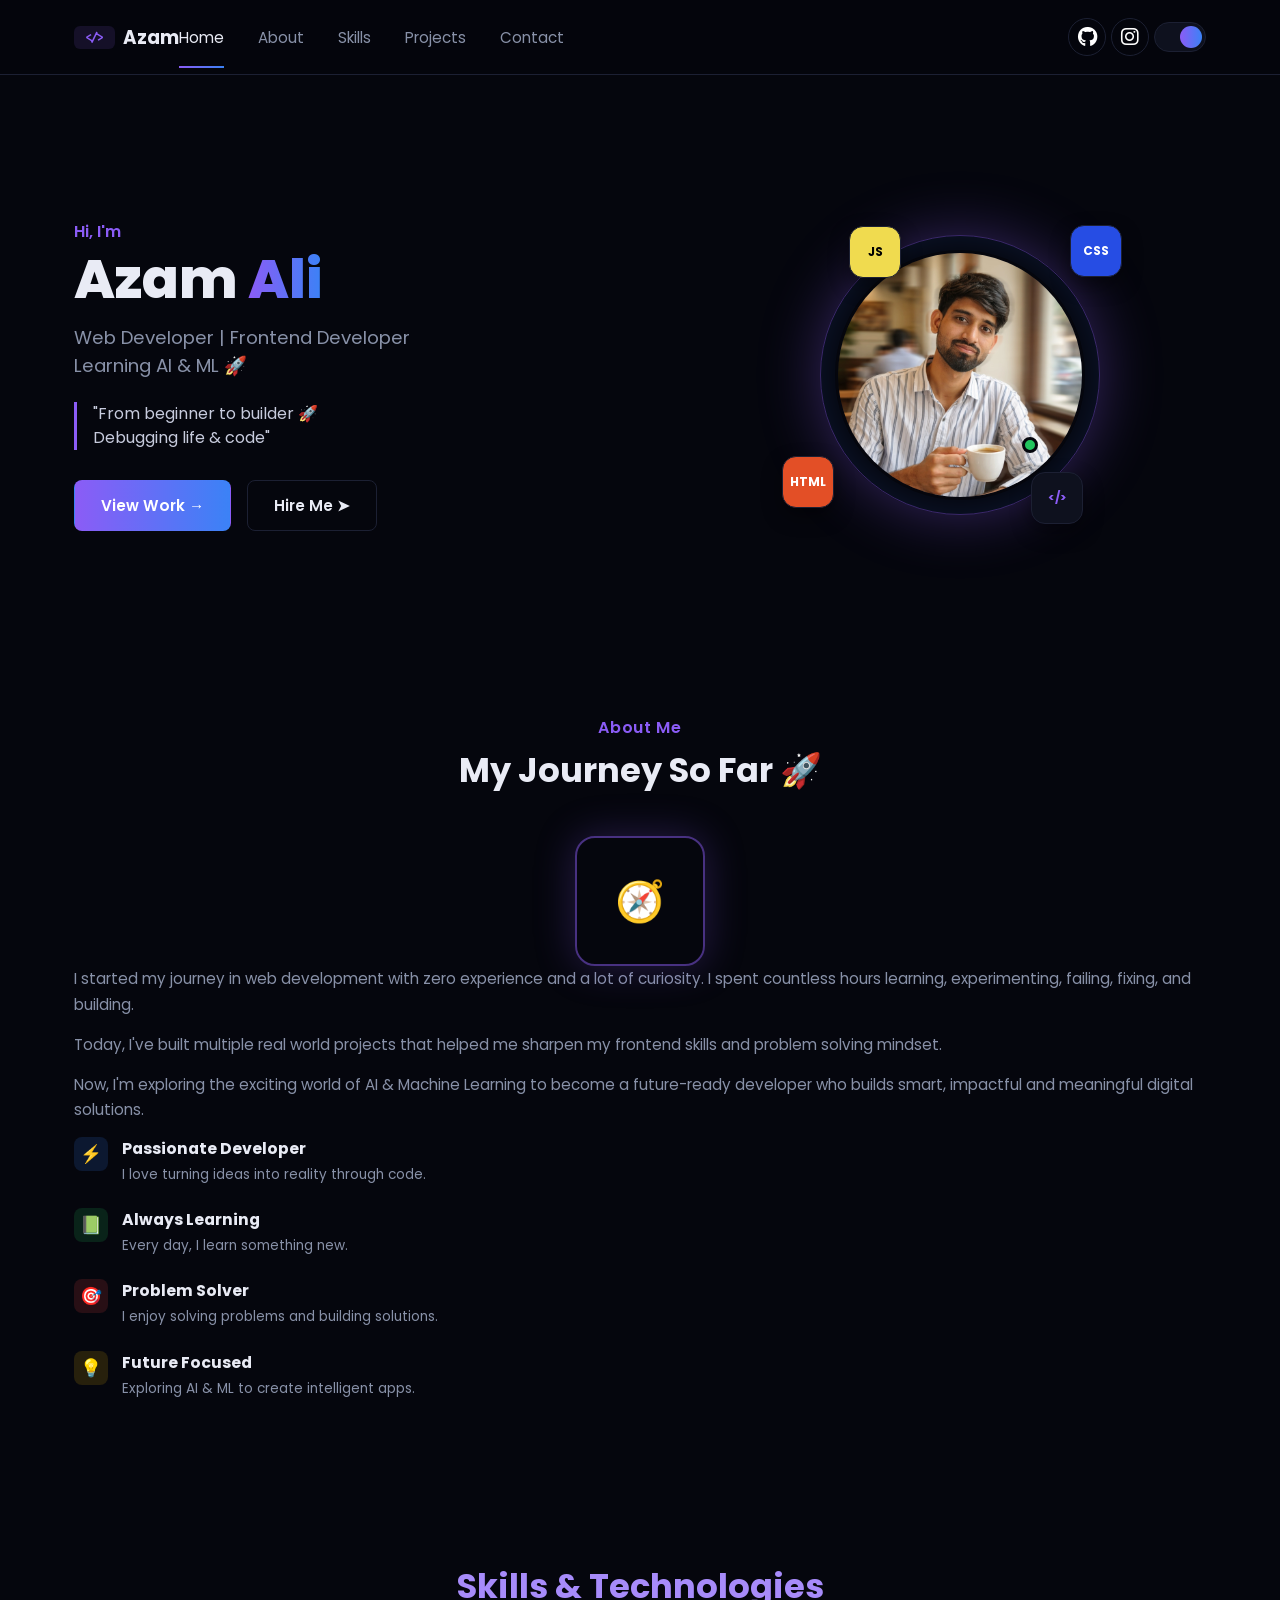
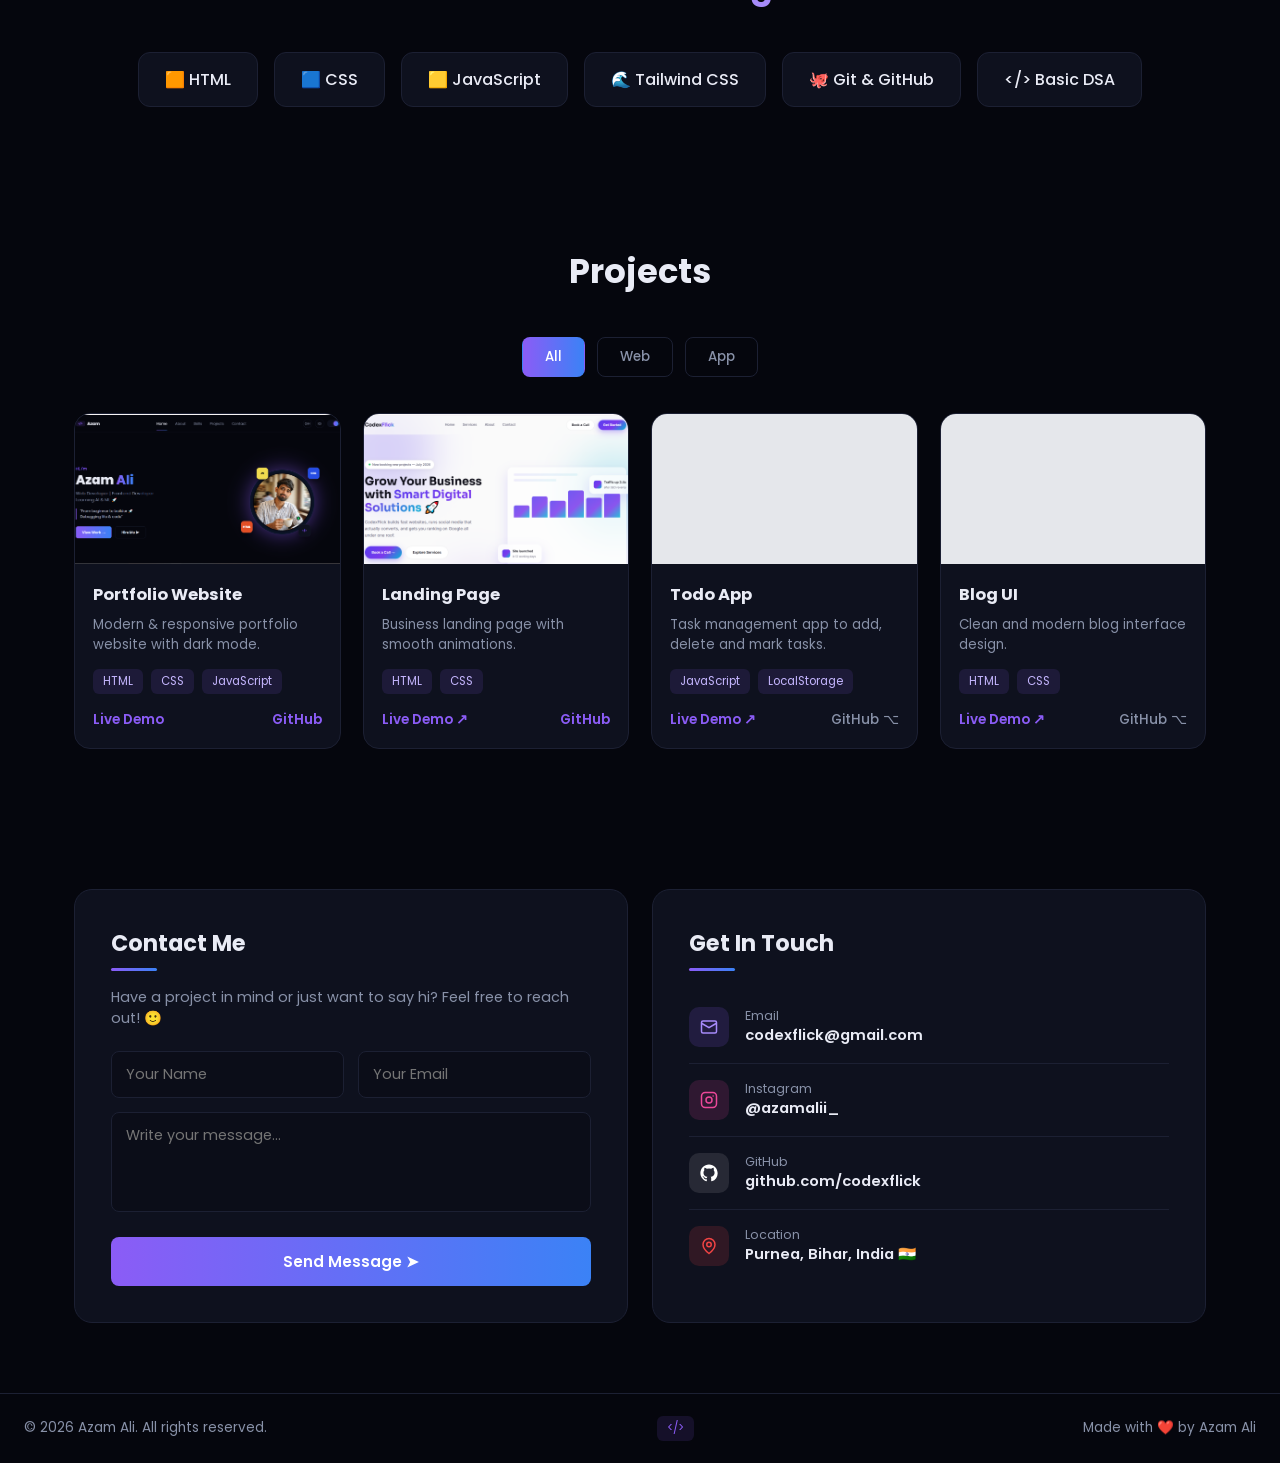
==== commit 94773813: "Update index.html" ====
--- a/index.html
+++ b/index.html
@@ -65,7 +65,9 @@
     <span class="eyebrow">About Me</span>
     <h2 class="section-title">My Journey So Far 🚀</h2>
     <div class="about-card">
-      <div class="about-icon compass">🧭</div>
+      <div class="about-icon">
+        <span class="compass">🧭</span>
+      </div>
       <div>
         <p>I started my journey in web development with zero experience and a lot of curiosity. I spent countless hours learning, experimenting, failing, fixing, and building.</p>
         <p>Today, I've built multiple real world projects that helped me sharpen my frontend skills and problem solving mindset.</p>
--- a/style.css
+++ b/style.css
@@ -109,14 +109,29 @@
 .section-title{text-align:center;font-size:2.1rem;font-weight:700;margin-bottom:40px;}
 
 /* ABOUT */
-.about-card{
-  background:var(--card);border:1px solid var(--border);border-radius:18px;
-  padding:50px;display:grid;grid-template-columns:.7fr 1.6fr 1fr;gap:40px;align-items:start;
-}
-.about-icon{
+
+ .about-icon{
   width:130px;height:130px;border:2px solid rgba(139,92,246,.5);border-radius:20px;
   display:flex;align-items:center;justify-content:center;margin:0 auto;
   box-shadow:0 0 40px rgba(139,92,246,.25);color:var(--purple);font-size:2.5rem;
+  position: relative;
+  overflow: hidden; 
+}
+
+.compass{
+  font-size: 40px;
+
+  animation: floatCompass 3s ease-in-out infinite;
+}
+
+@keyframes floatCompass {
+  0%   { transform: translateY(0px); }
+  50%  { transform: translateY(-10px); }
+  100% { transform: translateY(0px); }
+}
+
+.about-card{
+  position: relative;
 }
 .about-card h3{font-size:1.6rem;margin-bottom:16px;}
 .about-card p{color:var(--muted);line-height:1.7;margin-bottom:14px;font-size:.95rem;}
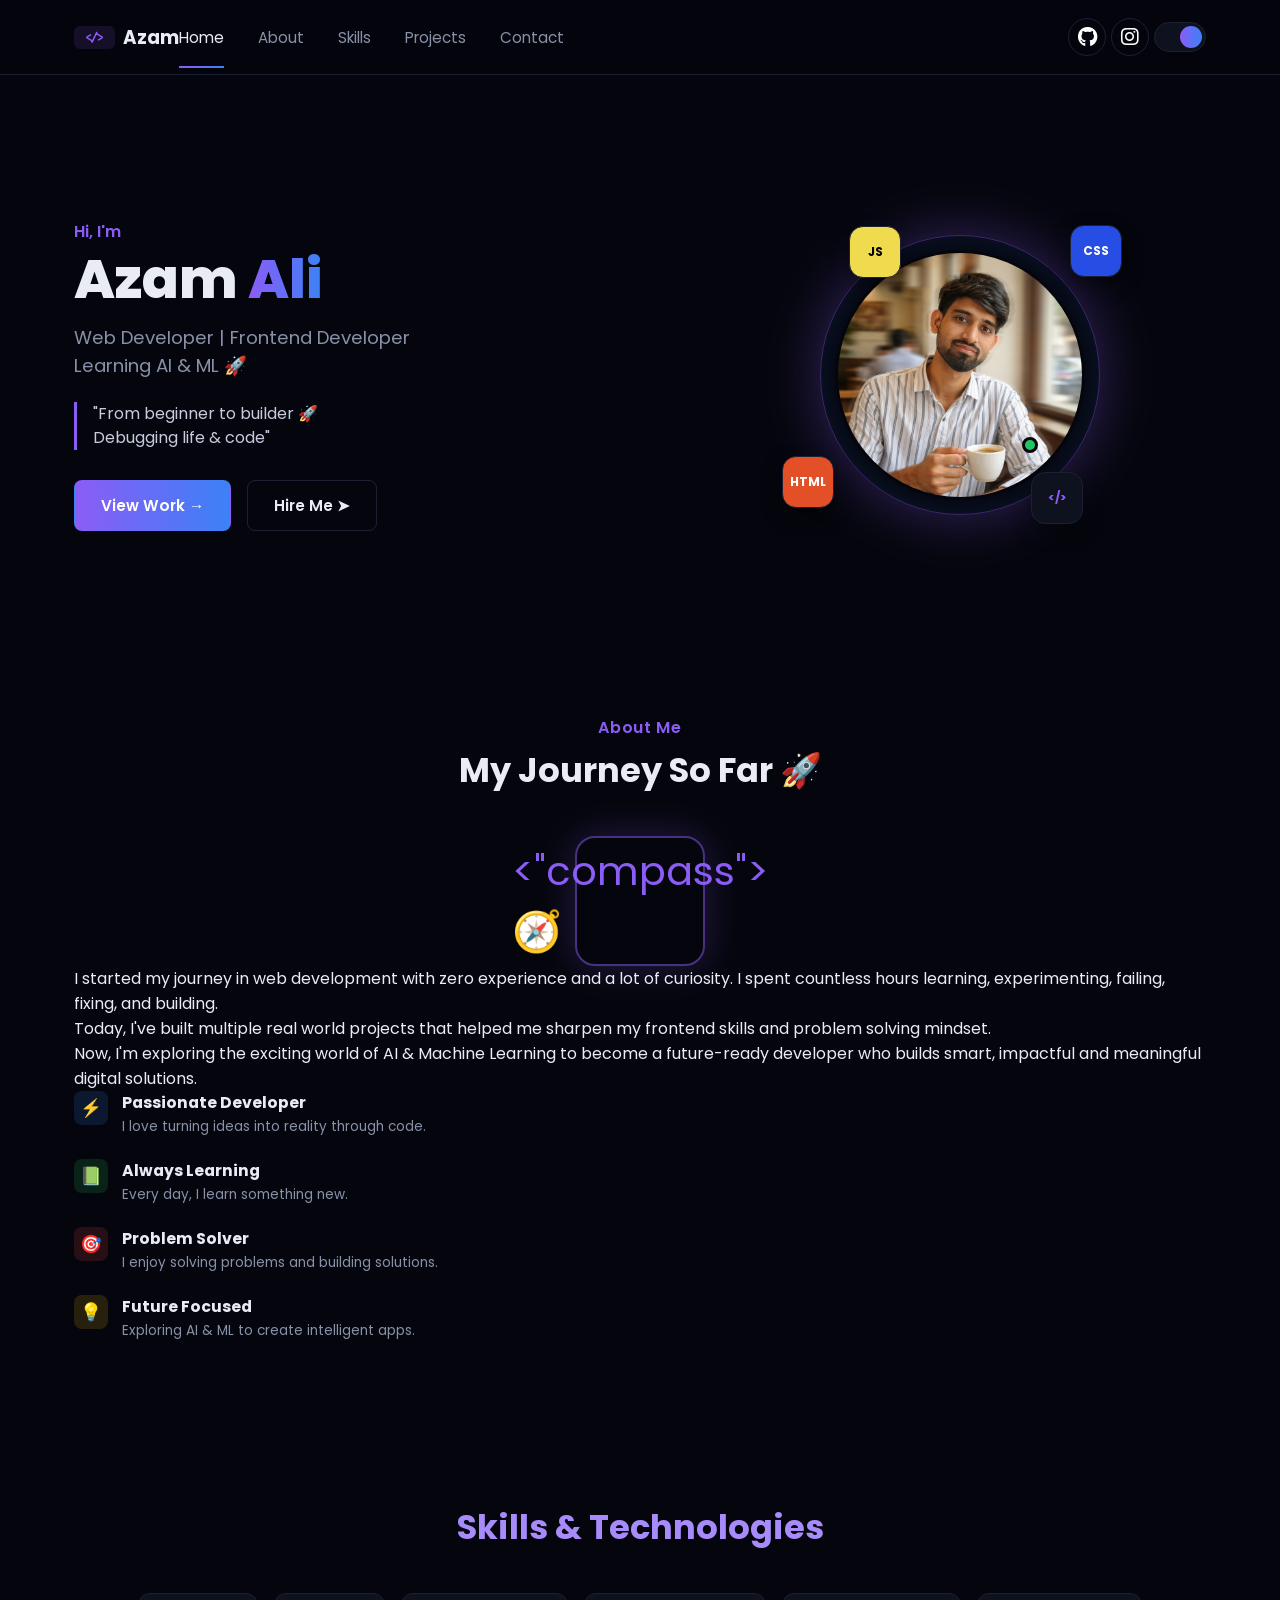
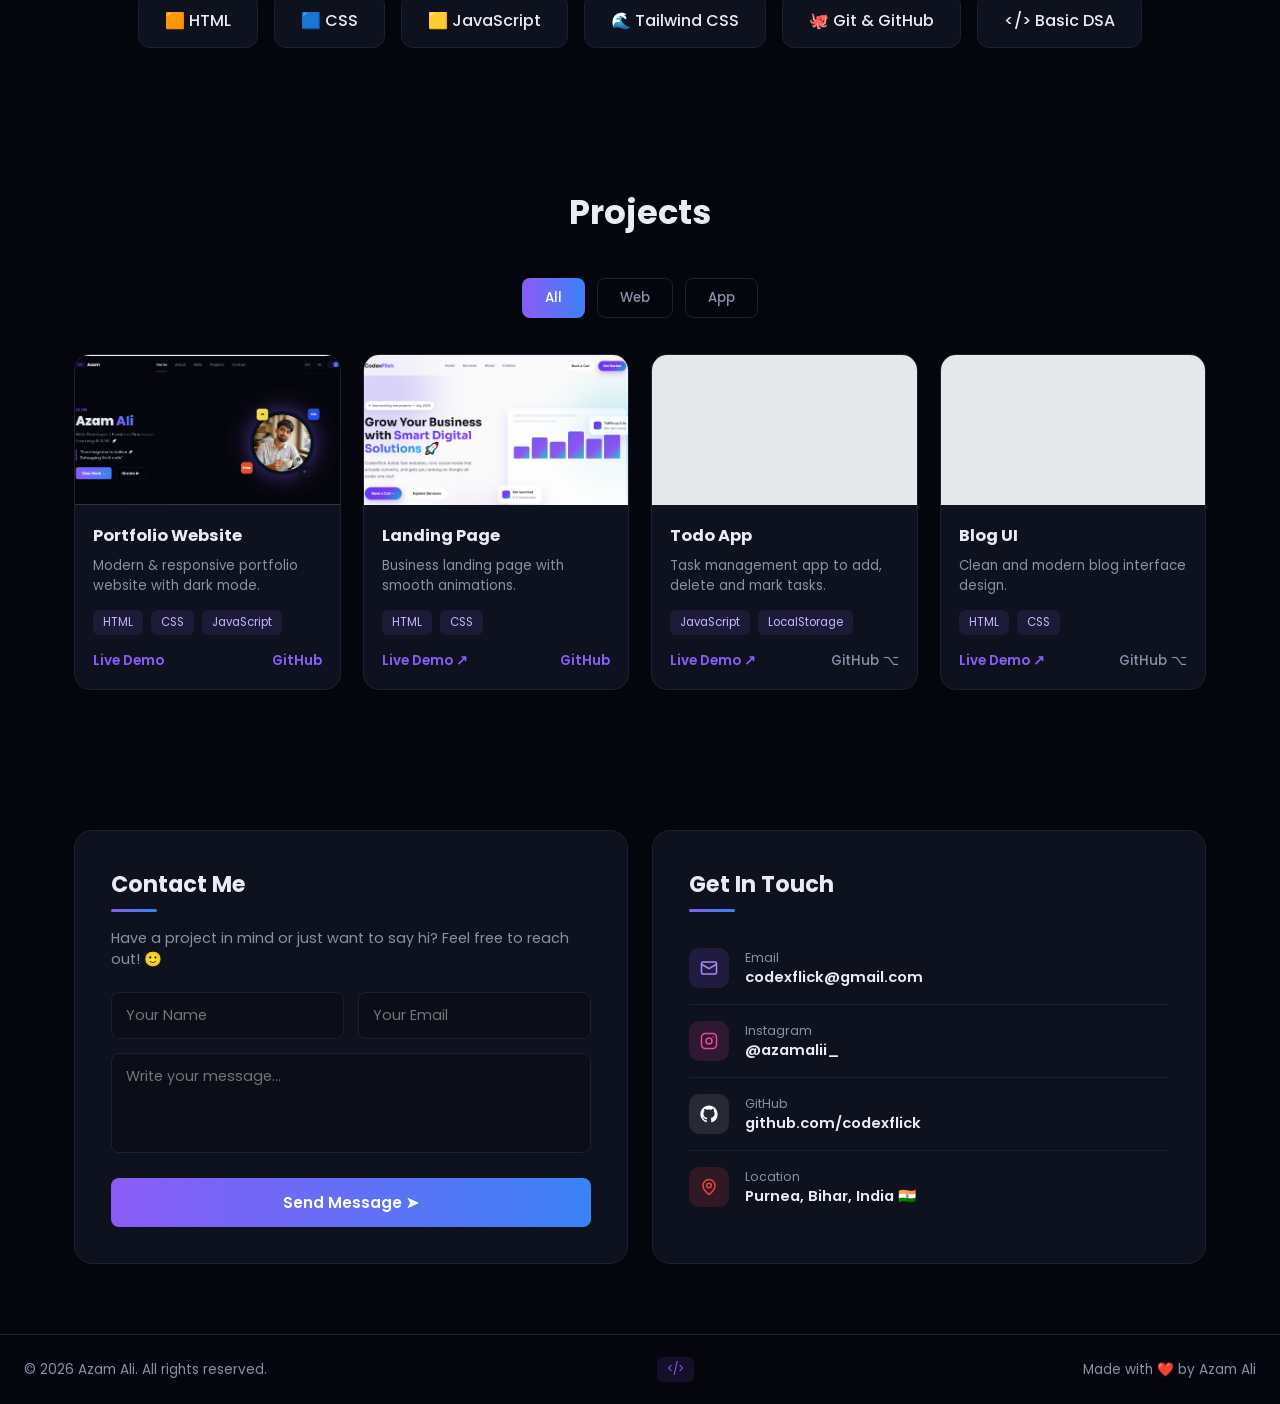
==== commit 85a8ab05: "Fix formatting issues in index.html" ====
--- a/index.html
+++ b/index.html
@@ -65,9 +65,7 @@
     <span class="eyebrow">About Me</span>
     <h2 class="section-title">My Journey So Far 🚀</h2>
     <div class="about-card">
-      <div class="about-icon">
-        <span class="compass">🧭</span>
-      </div>
+      <div class="about-icon"><"compass">🧭</div>
       <div>
         <p>I started my journey in web development with zero experience and a lot of curiosity. I spent countless hours learning, experimenting, failing, fixing, and building.</p>
         <p>Today, I've built multiple real world projects that helped me sharpen my frontend skills and problem solving mindset.</p>
--- a/style.css
+++ b/style.css
@@ -113,9 +113,7 @@
  .about-icon{
   width:130px;height:130px;border:2px solid rgba(139,92,246,.5);border-radius:20px;
   display:flex;align-items:center;justify-content:center;margin:0 auto;
-  box-shadow:0 0 40px rgba(139,92,246,.25);color:var(--purple);font-size:2.5rem;
-  position: relative;
-  overflow: hidden; 
+  box-shadow:0 0 40px rgba(139,92,246,.25);color:var(--purple);font-size:2.5rem; 
 }
 
 .compass{
@@ -130,11 +128,10 @@
   100% { transform: translateY(0px); }
 }
 
-.about-card{
-  position: relative;
-}
-.about-card h3{font-size:1.6rem;margin-bottom:16px;}
-.about-card p{color:var(--muted);line-height:1.7;margin-bottom:14px;font-size:.95rem;}
+
+
+.about-icon h3{font-size:1.6rem;margin-bottom:16px;}
+.about-icon p{color:var(--muted);line-height:1.7;margin-bottom:14px;font-size:.95rem;}
 .trait{display:flex;gap:14px;margin-bottom:22px;}
 .trait .ic{width:34px;height:34px;flex:none;display:flex;align-items:center;justify-content:center;border-radius:8px;font-size:1.1rem;}
 .trait h4{font-size:.98rem;margin-bottom:3px;}
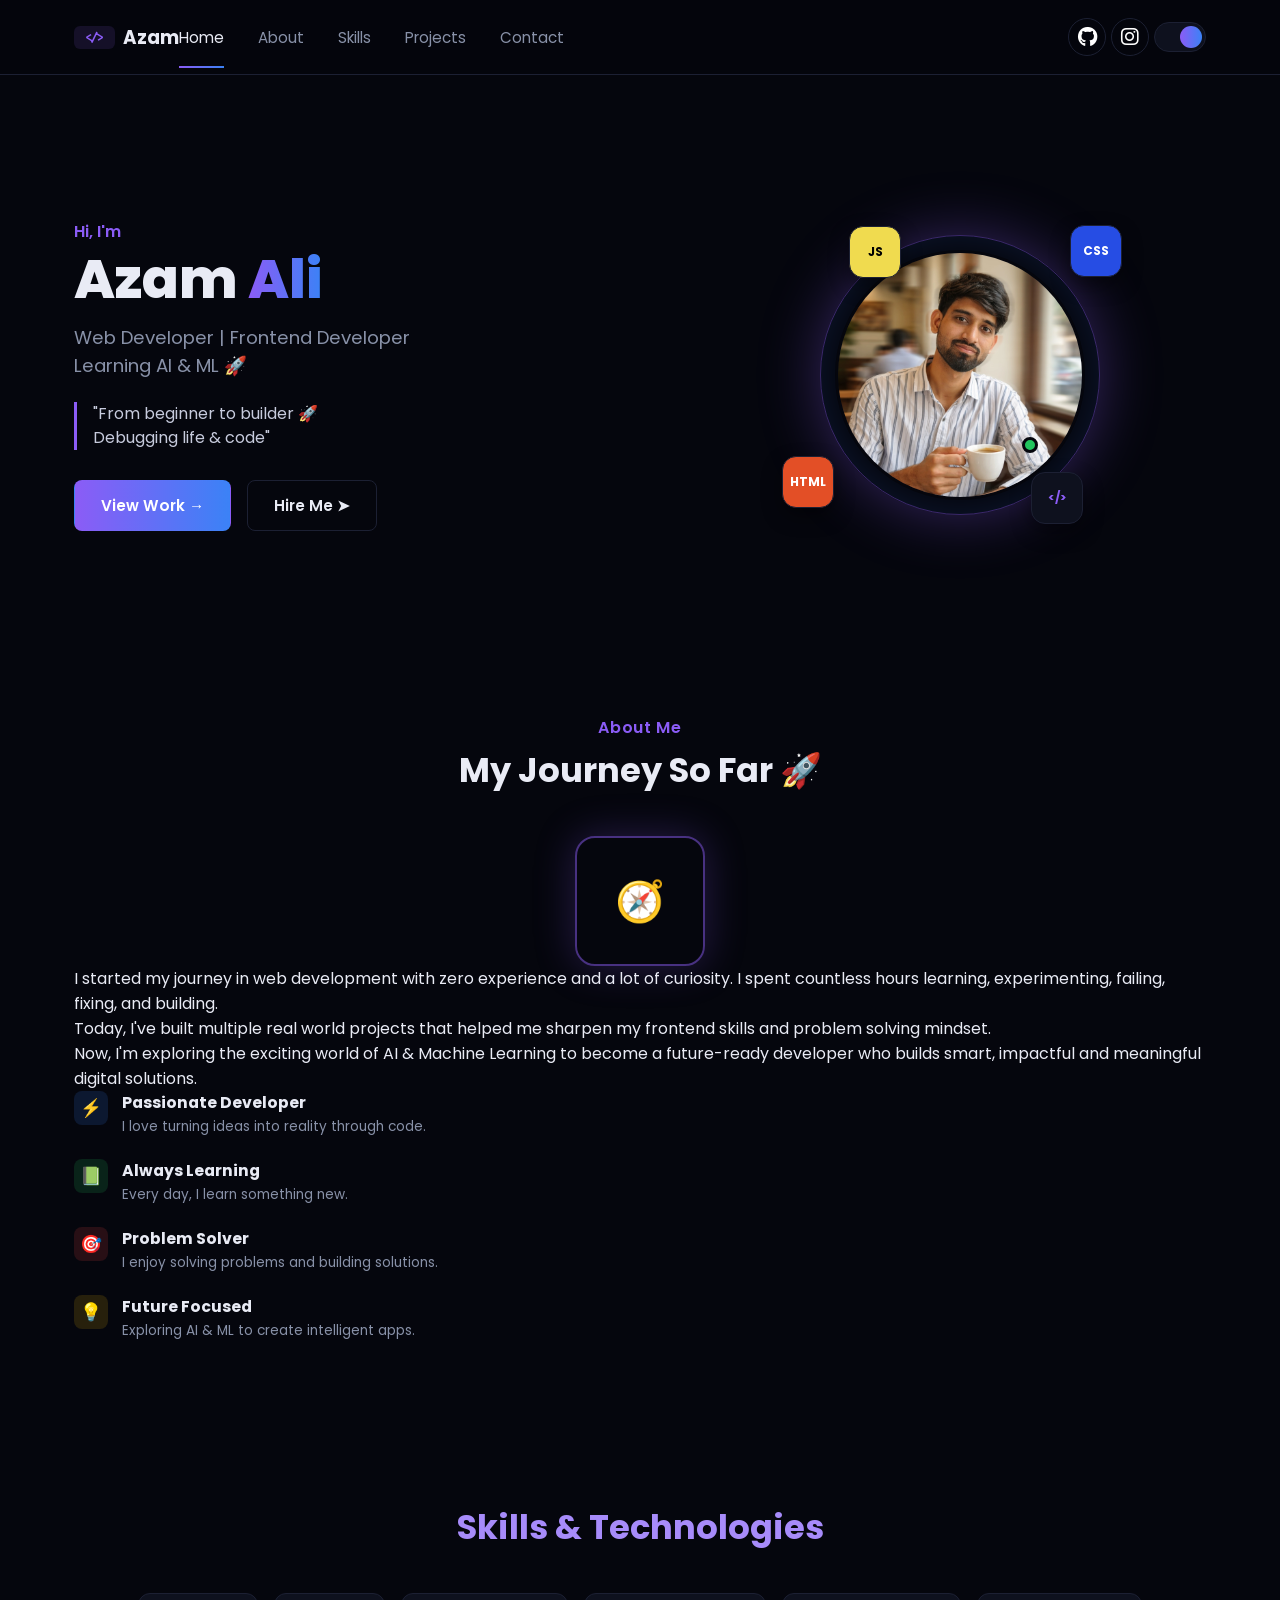
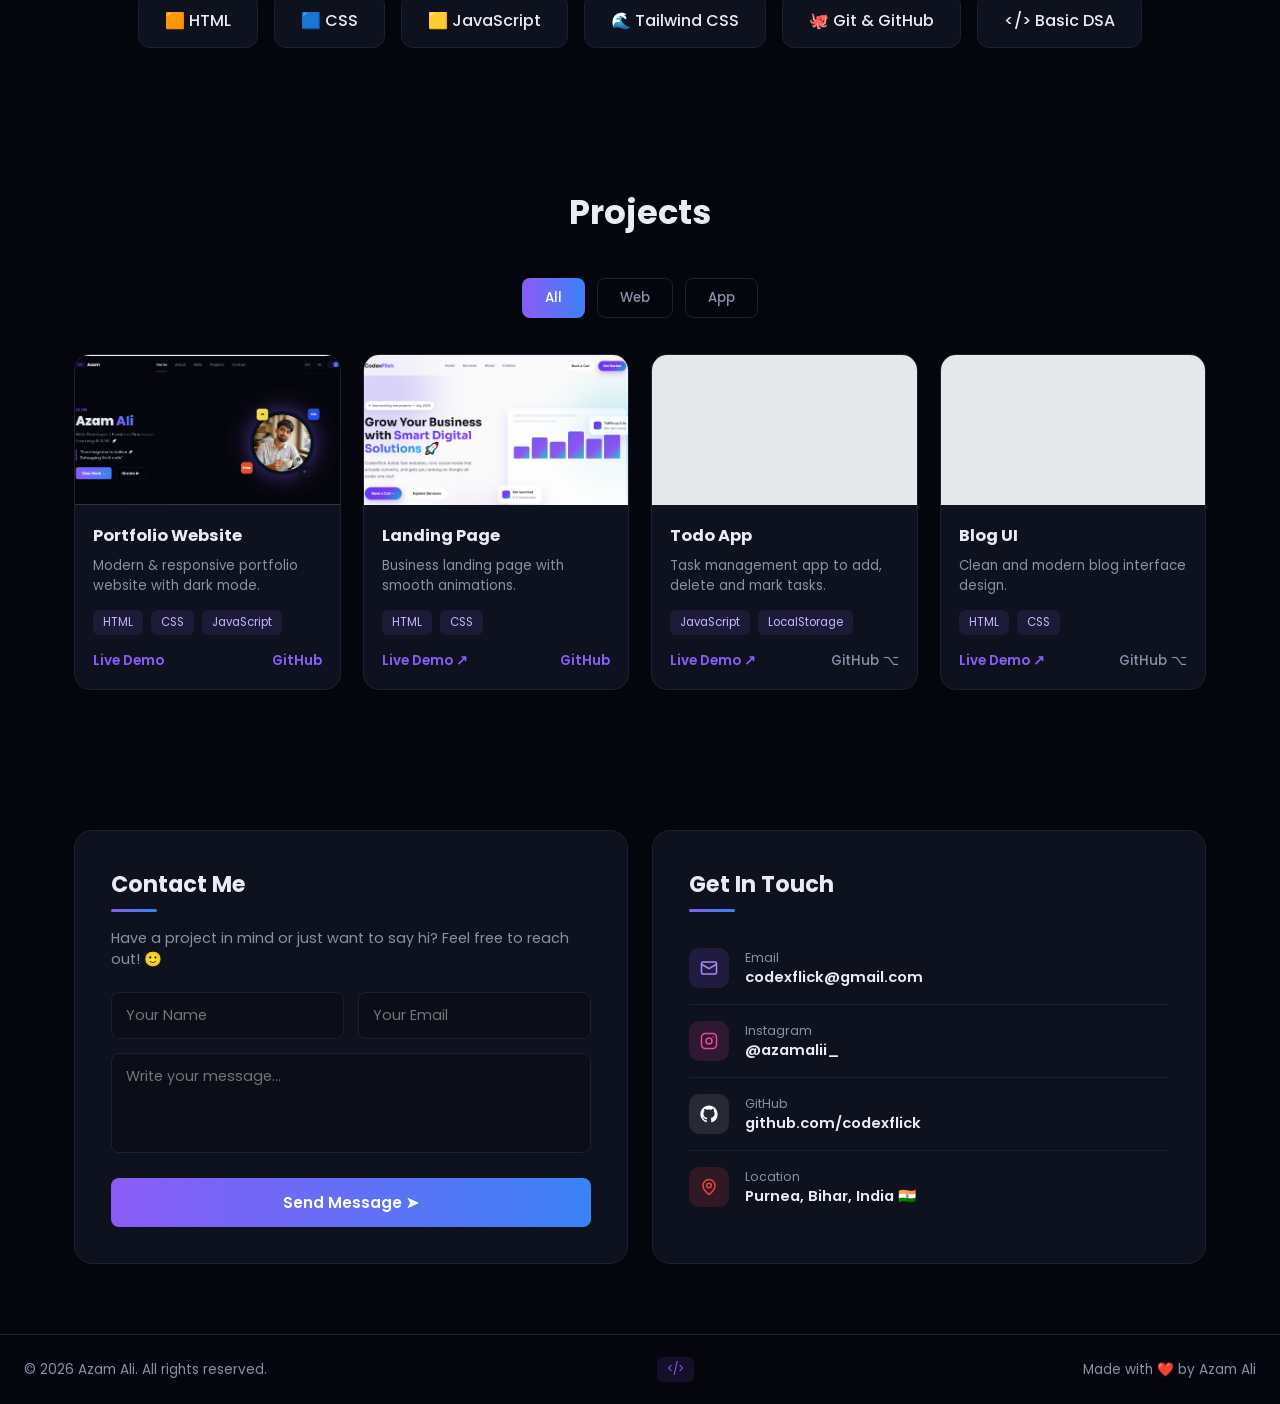
==== commit a67f7e4e: "Fix HTML encoding issues in index.html" ====
--- a/index.html
+++ b/index.html
@@ -65,7 +65,7 @@
     <span class="eyebrow">About Me</span>
     <h2 class="section-title">My Journey So Far 🚀</h2>
     <div class="about-card">
-      <div class="about-icon"><"compass">🧭</div>
+      <div class="about-icon">🧭</div>
       <div>
         <p>I started my journey in web development with zero experience and a lot of curiosity. I spent countless hours learning, experimenting, failing, fixing, and building.</p>
         <p>Today, I've built multiple real world projects that helped me sharpen my frontend skills and problem solving mindset.</p>
